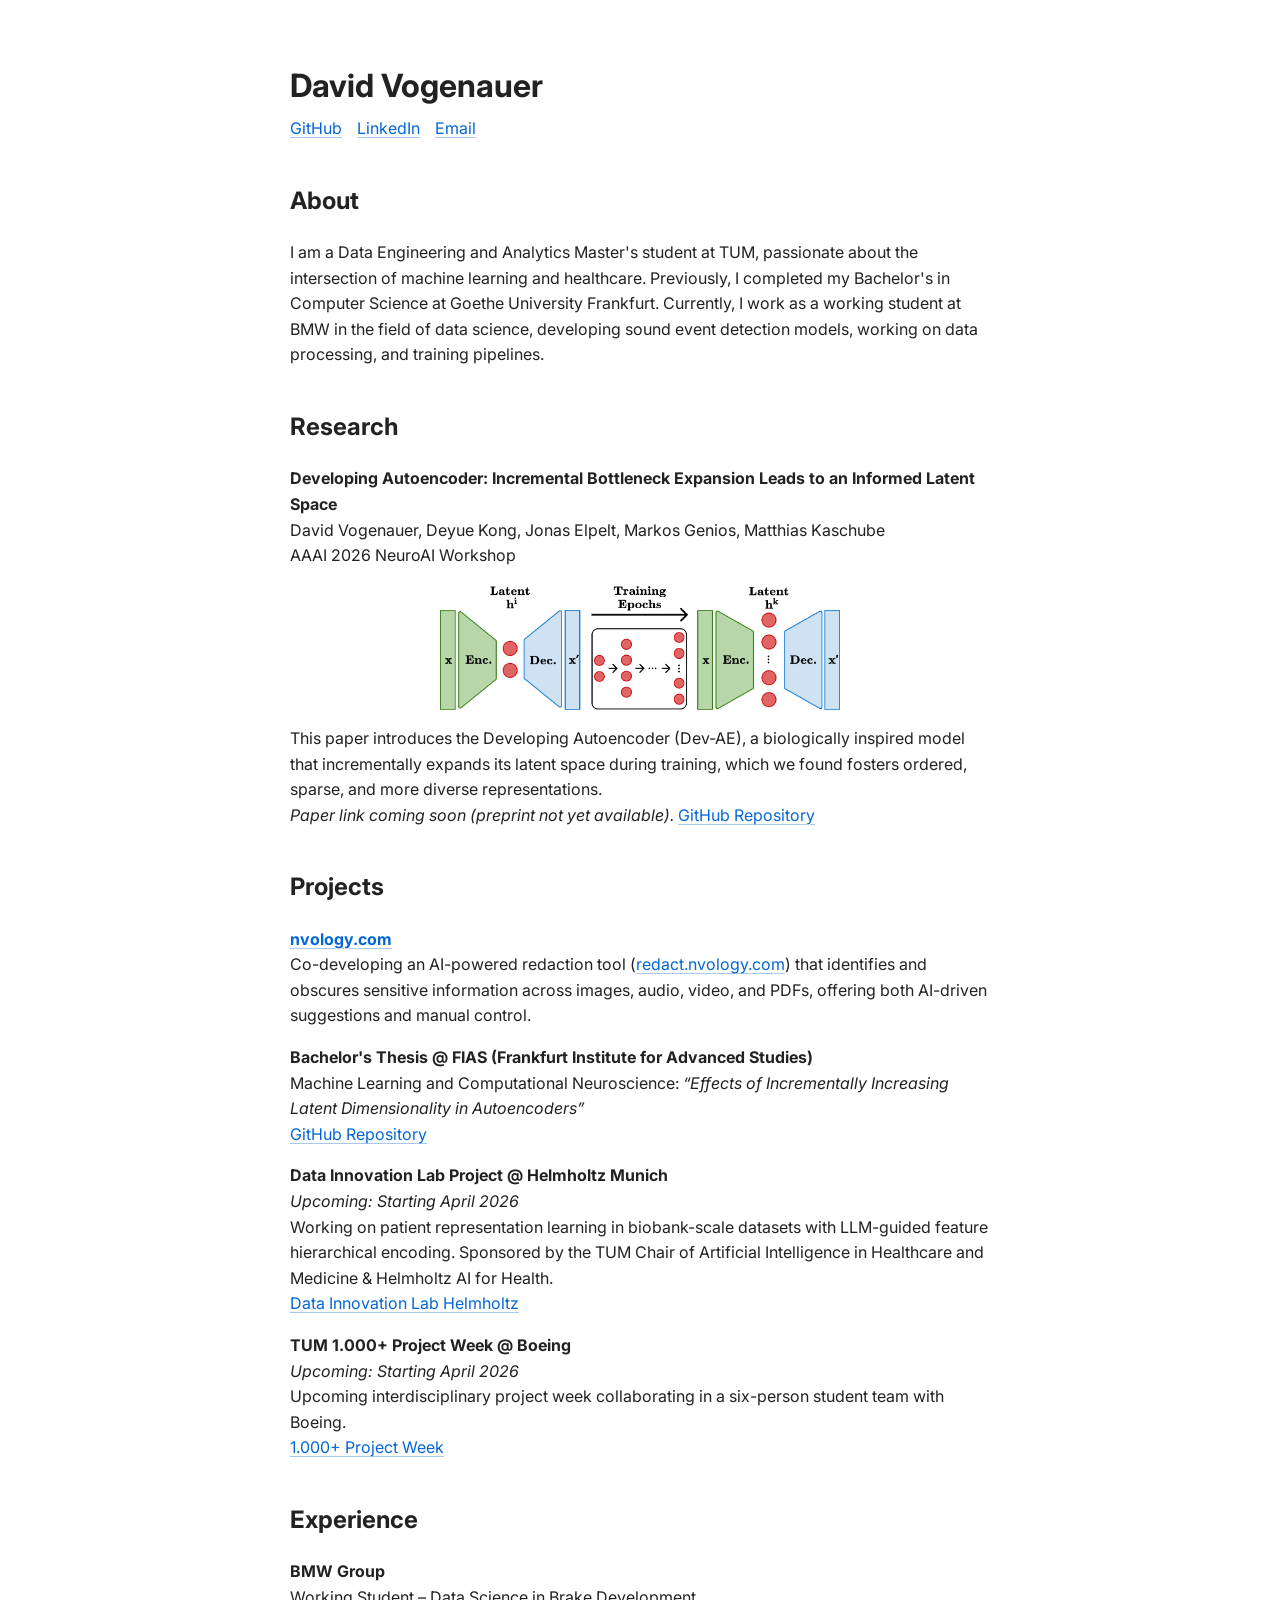
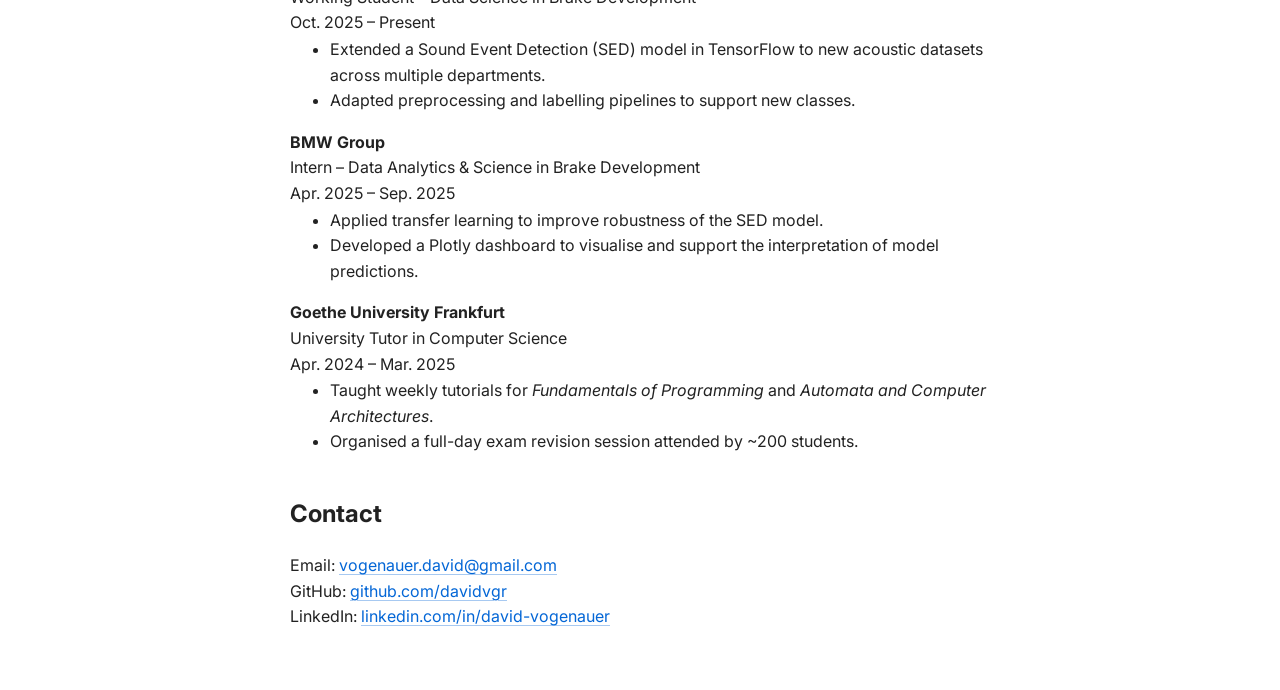
==== index.html @ e4faefdf "fix: image sizing on mobile" ====
<!doctype html>
<html lang="en">
  <head>
    <meta charset="UTF-8" />
    <meta name="viewport" content="width=device-width, initial-scale=1.0" />
    <title>David Vogenauer</title>

    <link rel="preconnect" href="https://fonts.googleapis.com" />
    <link rel="preconnect" href="https://fonts.gstatic.com" crossorigin />
    <link
      href="https://fonts.googleapis.com/css2?family=Inter:wght@400;500;600;700&display=swap"
      rel="stylesheet"
    />

    <link rel="stylesheet" href="styles.css" />
  </head>

  <body>
    <h1>David Vogenauer</h1>

    <div class="social-links">
      <a
        href="https://github.com/davidvgr"
        target="_blank"
        rel="noopener noreferrer"
        >GitHub</a
      >
      <a
        href="https://www.linkedin.com/in/david-vogenauer/"
        target="_blank"
        rel="noopener noreferrer"
        >LinkedIn</a
      >
      <a href="mailto:vogenauer.david@gmail.com">Email</a>
    </div>

    <h2>About</h2>
    <p>
      I am a Data Engineering and Analytics Master's student at TUM, passionate
      about the intersection of machine learning and healthcare. Previously, I
      completed my Bachelor's in Computer Science at Goethe University
      Frankfurt. Currently, I work as a working student at BMW in the field of
      data science, developing sound event detection models, working on data
      processing, and training pipelines.
    </p>

    <h2>Research</h2>

    <p>
      <b
        >Developing Autoencoder: Incremental Bottleneck Expansion Leads to an
        Informed Latent Space</b
      ><br />
      David Vogenauer, Deyue Kong, Jonas Elpelt, Markos Genios, Matthias
      Kaschube<br />
      AAAI 2026 NeuroAI Workshop
    </p>
    <figure class="research-schematic-wrapper">
      <img
        class="research-schematic"
        src="images/schematic.png"
        alt="Developing Autoencoder (Dev-AE) schematic"
        loading="lazy"
      />
    </figure>
    <p>
      This paper introduces the Developing Autoencoder (Dev-AE), a biologically
      inspired model that incrementally expands its latent space during
      training, which we found fosters ordered, sparse, and more diverse
      representations.<br />
      <em>Paper link coming soon (preprint not yet available).</em>
      <a
        href="https://github.com/davidvgr/developing-autoencoders"
        target="_blank"
        rel="noopener noreferrer"
        >GitHub Repository</a
      >
    </p>

    <h2>Projects</h2>

    <p>
      <b
        ><a href="https://nvology.com" target="_blank" rel="noopener noreferrer"
          >nvology.com</a
        ></b
      ><br />
      Co-developing an AI-powered redaction tool (<a
        href="https://redact.nvology.com"
        target="_blank"
        rel="noopener noreferrer"
        >redact.nvology.com</a
      >) that identifies and obscures sensitive information across images,
      audio, video, and PDFs, offering both AI-driven suggestions and manual
      control.
    </p>

    <p>
      <b>Bachelor's Thesis @ FIAS (Frankfurt Institute for Advanced Studies)</b
      ><br />
      Machine Learning and Computational Neuroscience:
      <em
        >“Effects of Incrementally Increasing Latent Dimensionality in
        Autoencoders”</em
      ><br />
      <a
        href="https://github.com/davidvgr/understanding-developing-autoencoders"
        target="_blank"
        rel="noopener noreferrer"
        >GitHub Repository</a
      >
    </p>

    <p>
      <b>Data Innovation Lab Project @ Helmholtz Munich</b><br />
      <em>Upcoming: Starting April 2026</em><br />
      Working on patient representation learning in biobank-scale datasets with
      LLM-guided feature hierarchical encoding. Sponsored by the TUM Chair of
      Artificial Intelligence in Healthcare and Medicine & Helmholtz AI for
      Health.<br />
      <a
        href="https://www.mdsi.tum.de/en/di-lab/projekte/ss26-tum-helmholtz-patient-representation-learning-in-biobank-scale-datasets-with-llm-guided-feature-hierarchical-encoding/"
        target="_blank"
        rel="noopener noreferrer"
        >Data Innovation Lab Helmholtz</a
      >
    </p>

    <p>
      <b>TUM 1.000+ Project Week @ Boeing</b><br />
      <em>Upcoming: Starting April 2026</em><br />
      Upcoming interdisciplinary project week collaborating in a six-person
      student team with Boeing.<br />
      <a
        href="https://1000plus.cit.tum.de/"
        target="_blank"
        rel="noopener noreferrer"
        >1.000+ Project Week</a
      >
    </p>

    <h2>Experience</h2>

    <p>
      <b>BMW Group</b><br />
      Working Student – Data Science in Brake Development<br />
      Oct. 2025 – Present
    </p>
    <ul>
      <li>
        Extended a Sound Event Detection (SED) model in TensorFlow to new
        acoustic datasets across multiple departments.
      </li>
      <li>
        Adapted preprocessing and labelling pipelines to support new classes.
      </li>
    </ul>

    <p>
      <b>BMW Group</b><br />
      Intern – Data Analytics & Science in Brake Development<br />
      Apr. 2025 – Sep. 2025
    </p>
    <ul>
      <li>Applied transfer learning to improve robustness of the SED model.</li>
      <li>
        Developed a Plotly dashboard to visualise and support the interpretation
        of model predictions.
      </li>
    </ul>

    <p>
      <b>Goethe University Frankfurt</b><br />
      University Tutor in Computer Science<br />
      Apr. 2024 – Mar. 2025
    </p>
    <ul>
      <li>
        Taught weekly tutorials for <em>Fundamentals of Programming</em> and
        <em>Automata and Computer Architectures</em>.
      </li>
      <li>Organised a full-day exam revision session attended by ~200 students.</li>
    </ul>

    <h2>Contact</h2>

    <p>
      Email:
      <a href="mailto:vogenauer.david@gmail.com">vogenauer.david@gmail.com</a
      ><br />
      GitHub:
      <a
        href="https://github.com/davidvgr"
        target="_blank"
        rel="noopener noreferrer"
        >github.com/davidvgr</a
      ><br />
      LinkedIn:
      <a
        href="https://www.linkedin.com/in/david-vogenauer/"
        target="_blank"
        rel="noopener noreferrer"
        >linkedin.com/in/david-vogenauer</a
      >
    </p>
  </body>
</html>
---- styles.css ----
:root {
  --link: #0366d6;
  --link-hover: #024ea8;
  --link-underline: rgba(3, 102, 214, 0.35);
  --link-underline-hover: rgba(3, 102, 214, 0.7);
  --link-focus-bg: rgba(3, 102, 214, 0.1);
}

body {
  font-family: "Inter", sans-serif;
  max-width: 700px;
  margin: 60px auto;
  padding: 0 20px;
  line-height: 1.6;
  color: #222;
}

h1 {
  margin-bottom: 5px;
}

h2 {
  margin-top: 40px;
}

a {
  color: var(--link);
  text-decoration-line: underline;
  text-decoration-color: var(--link-underline);
  text-decoration-thickness: 0.09em;
  text-underline-offset: 0.18em;
  border-radius: 4px;
  transition:
    color 120ms ease,
    text-decoration-color 120ms ease,
    background-color 120ms ease,
    outline-color 120ms ease;
}

p + ul {
  margin-top: -15px;
}

a:hover {
  color: var(--link-hover);
  text-decoration-color: var(--link-underline-hover);
}

a:focus-visible {
  outline: 2px solid var(--link-underline-hover);
  outline-offset: 2px;
  background-color: var(--link-focus-bg);
}

.social-links {
  display: flex;
  gap: 15px;
}

.research-schematic-wrapper {
  max-width: min(400px, 100%);
  margin: 12px auto;
  padding: 0;
}

.research-schematic {
  display: block;
  width: 100%;
  height: auto;
}
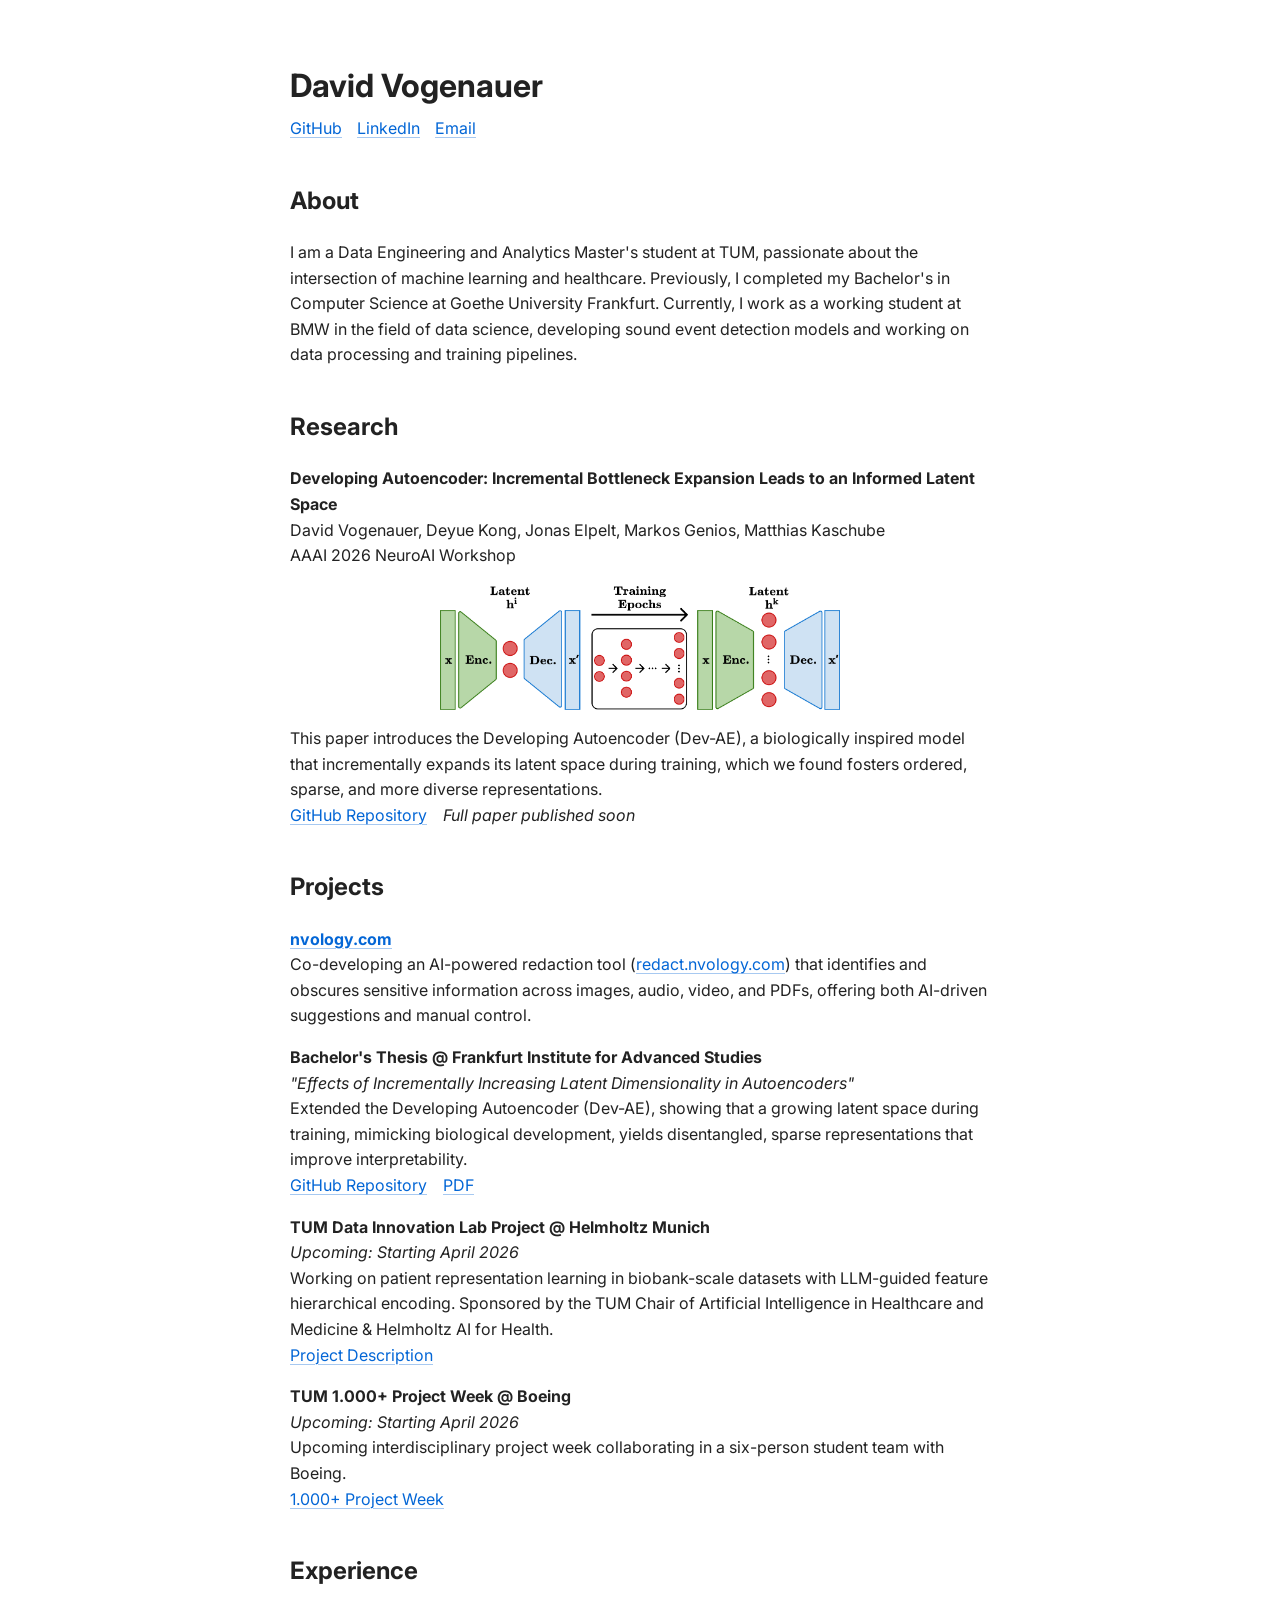
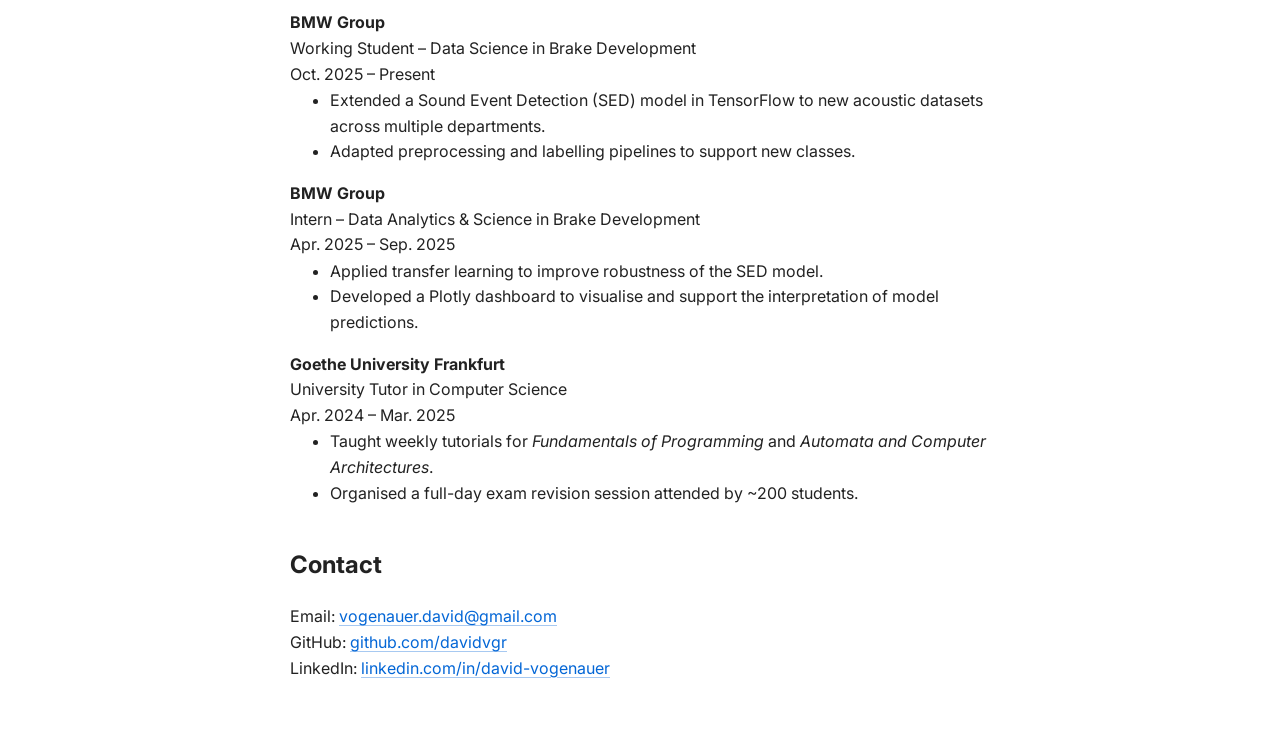
==== commit 58806ecb: "feat: add organisation links" ====
--- a/index.html
+++ b/index.html
@@ -4,13 +4,13 @@
     <meta charset="UTF-8" />
     <meta name="viewport" content="width=device-width, initial-scale=1.0" />
     <title>David Vogenauer</title>
+    <meta name="description" content="M.Sc. Data Eng. and Analytics (TUM) and Data Science (BMW)" />
 
     <link rel="preconnect" href="https://fonts.googleapis.com" />
     <link rel="preconnect" href="https://fonts.gstatic.com" crossorigin />
     <link
       href="https://fonts.googleapis.com/css2?family=Inter:wght@400;500;600;700&display=swap"
-      rel="stylesheet"
-    />
+      rel="stylesheet" />
 
     <link rel="stylesheet" href="styles.css" />
   </head>
@@ -19,12 +19,7 @@
     <h1>David Vogenauer</h1>
 
     <div class="social-links">
-      <a
-        href="https://github.com/davidvgr"
-        target="_blank"
-        rel="noopener noreferrer"
-        >GitHub</a
-      >
+      <a href="https://github.com/davidvgr" target="_blank" rel="noopener noreferrer">GitHub</a>
       <a
         href="https://www.linkedin.com/in/david-vogenauer/"
         target="_blank"
@@ -36,105 +31,136 @@
 
     <h2>About</h2>
     <p>
-      I am a Data Engineering and Analytics Master's student at TUM, passionate
-      about the intersection of machine learning and healthcare. Previously, I
-      completed my Bachelor's in Computer Science at Goethe University
-      Frankfurt. Currently, I work as a working student at BMW in the field of
-      data science, developing sound event detection models, working on data
-      processing, and training pipelines.
+      I am a Data Engineering and Analytics Master's student at
+      <a class="org-link" href="https://www.tum.de/en/" target="_blank" rel="noopener noreferrer"
+        >TUM</a
+      >, passionate about the intersection of machine learning and healthcare. Previously, I
+      completed my Bachelor's in Computer Science at
+      <a
+        class="org-link"
+        href="https://www.uni-frankfurt.de/en"
+        target="_blank"
+        rel="noopener noreferrer"
+        >Goethe University Frankfurt</a
+      >. Currently, I work as a working student at
+      <a
+        class="org-link"
+        href="https://www.bmwgroup.com/en.html"
+        target="_blank"
+        rel="noopener noreferrer"
+        >BMW</a
+      >
+      in the field of data science, developing sound event detection models and working on data
+      processing and training pipelines.
     </p>
 
     <h2>Research</h2>
 
     <p>
       <b
-        >Developing Autoencoder: Incremental Bottleneck Expansion Leads to an
-        Informed Latent Space</b
-      ><br />
-      David Vogenauer, Deyue Kong, Jonas Elpelt, Markos Genios, Matthias
-      Kaschube<br />
-      AAAI 2026 NeuroAI Workshop
+        >Developing Autoencoder: Incremental Bottleneck Expansion Leads to an Informed Latent
+        Space</b
+      ><br />
+      David Vogenauer, Deyue Kong, Jonas Elpelt, Markos Genios, Matthias Kaschube<br />
+      <a
+        class="org-link"
+        href="https://neuroai-multimodal-workshop.github.io/"
+        target="_blank"
+        rel="noopener noreferrer"
+        >AAAI 2026 NeuroAI Workshop</a
+      >
     </p>
     <figure class="research-schematic-wrapper">
       <img
         class="research-schematic"
         src="images/schematic.png"
         alt="Developing Autoencoder (Dev-AE) schematic"
-        loading="lazy"
-      />
+        loading="lazy" />
     </figure>
     <p>
-      This paper introduces the Developing Autoencoder (Dev-AE), a biologically
-      inspired model that incrementally expands its latent space during
-      training, which we found fosters ordered, sparse, and more diverse
-      representations.<br />
-      <em>Paper link coming soon (preprint not yet available).</em>
+      This paper introduces the Developing Autoencoder (Dev-AE), a biologically inspired model that
+      incrementally expands its latent space during training, which we found fosters ordered,
+      sparse, and more diverse representations.<br />
       <a
         href="https://github.com/davidvgr/developing-autoencoders"
         target="_blank"
         rel="noopener noreferrer"
         >GitHub Repository</a
       >
+      &nbsp;&nbsp;
+      <em>Full paper published soon</em>
     </p>
 
     <h2>Projects</h2>
 
-    <p>
-      <b
-        ><a href="https://nvology.com" target="_blank" rel="noopener noreferrer"
-          >nvology.com</a
-        ></b
-      ><br />
+    <h3><a href="https://nvology.com" target="_blank" rel="noopener noreferrer">nvology.com</a></h3>
+    <p>
       Co-developing an AI-powered redaction tool (<a
         href="https://redact.nvology.com"
         target="_blank"
         rel="noopener noreferrer"
         >redact.nvology.com</a
-      >) that identifies and obscures sensitive information across images,
-      audio, video, and PDFs, offering both AI-driven suggestions and manual
-      control.
-    </p>
-
-    <p>
-      <b>Bachelor's Thesis @ FIAS (Frankfurt Institute for Advanced Studies)</b
-      ><br />
-      Machine Learning and Computational Neuroscience:
-      <em
-        >“Effects of Incrementally Increasing Latent Dimensionality in
-        Autoencoders”</em
-      ><br />
+      >) that identifies and obscures sensitive information across images, audio, video, and PDFs,
+      offering both AI-driven suggestions and manual control.
+    </p>
+
+    <h3>
+      Bachelor's Thesis @
+      <a class="org-link" href="https://fias.institute/" target="_blank" rel="noopener noreferrer"
+        >Frankfurt Institute for Advanced Studies</a
+      >
+    </h3>
+    <p>
+      <em>"Effects of Incrementally Increasing Latent Dimensionality in Autoencoders"</em><br />
+      Extended the Developing Autoencoder (Dev-AE), showing that a growing latent space during
+      training, mimicking biological development, yields disentangled, sparse representations that
+      improve interpretability.<br />
       <a
         href="https://github.com/davidvgr/understanding-developing-autoencoders"
         target="_blank"
         rel="noopener noreferrer"
         >GitHub Repository</a
       >
-    </p>
-
-    <p>
-      <b>Data Innovation Lab Project @ Helmholtz Munich</b><br />
+      &nbsp;&nbsp;
+      <a href="files/Vogenauer_Bachelors_Thesis.pdf" target="_blank" rel="noopener noreferrer"
+        >PDF</a
+      >
+    </p>
+
+    <h3>
+      TUM Data Innovation Lab Project @
+      <a
+        class="org-link"
+        href="https://www.helmholtz-munich.de/en/"
+        target="_blank"
+        rel="noopener noreferrer"
+        >Helmholtz Munich</a
+      >
+    </h3>
+    <p>
       <em>Upcoming: Starting April 2026</em><br />
-      Working on patient representation learning in biobank-scale datasets with
-      LLM-guided feature hierarchical encoding. Sponsored by the TUM Chair of
-      Artificial Intelligence in Healthcare and Medicine & Helmholtz AI for
-      Health.<br />
+      Working on patient representation learning in biobank-scale datasets with LLM-guided feature
+      hierarchical encoding. Sponsored by the TUM Chair of Artificial Intelligence in Healthcare and
+      Medicine & Helmholtz AI for Health.<br />
       <a
         href="https://www.mdsi.tum.de/en/di-lab/projekte/ss26-tum-helmholtz-patient-representation-learning-in-biobank-scale-datasets-with-llm-guided-feature-hierarchical-encoding/"
         target="_blank"
         rel="noopener noreferrer"
-        >Data Innovation Lab Helmholtz</a
-      >
-    </p>
-
-    <p>
-      <b>TUM 1.000+ Project Week @ Boeing</b><br />
+        >Project Description</a
+      >
+    </p>
+
+    <h3>
+      TUM 1.000+ Project Week @
+      <a class="org-link" href="https://www.boeing.com/" target="_blank" rel="noopener noreferrer"
+        >Boeing</a
+      >
+    </h3>
+    <p>
       <em>Upcoming: Starting April 2026</em><br />
-      Upcoming interdisciplinary project week collaborating in a six-person
-      student team with Boeing.<br />
-      <a
-        href="https://1000plus.cit.tum.de/"
-        target="_blank"
-        rel="noopener noreferrer"
+      Upcoming interdisciplinary project week collaborating in a six-person student team with
+      Boeing.<br />
+      <a href="https://1000plus.cit.tum.de/" target="_blank" rel="noopener noreferrer"
         >1.000+ Project Week</a
       >
     </p>
@@ -142,35 +168,57 @@
     <h2>Experience</h2>
 
     <p>
-      <b>BMW Group</b><br />
+      <b
+        ><a
+          class="org-link"
+          href="https://www.bmwgroup.com/en.html"
+          target="_blank"
+          rel="noopener noreferrer"
+          >BMW Group</a
+        ></b
+      ><br />
       Working Student – Data Science in Brake Development<br />
       Oct. 2025 – Present
     </p>
     <ul>
       <li>
-        Extended a Sound Event Detection (SED) model in TensorFlow to new
-        acoustic datasets across multiple departments.
+        Extended a Sound Event Detection (SED) model in TensorFlow to new acoustic datasets across
+        multiple departments.
       </li>
-      <li>
-        Adapted preprocessing and labelling pipelines to support new classes.
-      </li>
+      <li>Adapted preprocessing and labelling pipelines to support new classes.</li>
     </ul>
 
     <p>
-      <b>BMW Group</b><br />
+      <b
+        ><a
+          class="org-link"
+          href="https://www.bmwgroup.com/en.html"
+          target="_blank"
+          rel="noopener noreferrer"
+          >BMW Group</a
+        ></b
+      ><br />
       Intern – Data Analytics & Science in Brake Development<br />
       Apr. 2025 – Sep. 2025
     </p>
     <ul>
       <li>Applied transfer learning to improve robustness of the SED model.</li>
       <li>
-        Developed a Plotly dashboard to visualise and support the interpretation
-        of model predictions.
+        Developed a Plotly dashboard to visualise and support the interpretation of model
+        predictions.
       </li>
     </ul>
 
     <p>
-      <b>Goethe University Frankfurt</b><br />
+      <b
+        ><a
+          class="org-link"
+          href="https://www.uni-frankfurt.de/en"
+          target="_blank"
+          rel="noopener noreferrer"
+          >Goethe University Frankfurt</a
+        ></b
+      ><br />
       University Tutor in Computer Science<br />
       Apr. 2024 – Mar. 2025
     </p>
@@ -186,13 +234,9 @@
 
     <p>
       Email:
-      <a href="mailto:vogenauer.david@gmail.com">vogenauer.david@gmail.com</a
-      ><br />
+      <a href="mailto:vogenauer.david@gmail.com">vogenauer.david@gmail.com</a><br />
       GitHub:
-      <a
-        href="https://github.com/davidvgr"
-        target="_blank"
-        rel="noopener noreferrer"
+      <a href="https://github.com/davidvgr" target="_blank" rel="noopener noreferrer"
         >github.com/davidvgr</a
       ><br />
       LinkedIn:
--- a/styles.css
+++ b/styles.css
@@ -7,7 +7,7 @@
 }
 
 body {
-  font-family: "Inter", sans-serif;
+  font-family: 'Inter', sans-serif;
   max-width: 700px;
   margin: 60px auto;
   padding: 0 20px;
@@ -21,6 +21,20 @@
 
 h2 {
   margin-top: 40px;
+}
+
+h3 {
+  margin: 12px 0 0px;
+  font-size: 1em;
+  font-weight: 700;
+}
+
+h2 + h3 {
+  margin-top: 6px;
+}
+
+h3 + p {
+  margin-top: 0;
 }
 
 a {
@@ -52,15 +66,60 @@
   background-color: var(--link-focus-bg);
 }
 
+a.org-link {
+  display: inline-block;
+  position: relative;
+  color: currentColor;
+  text-decoration: none;
+  border-radius: 0;
+  padding-bottom: 0;
+}
+
+a.org-link::after {
+  content: '';
+  position: absolute;
+  left: 0;
+  right: 0;
+  top: calc(100% - 0.18em);
+  height: 0.09em;
+  background-color: currentColor;
+  transform: scaleX(0);
+  transform-origin: left;
+  transition: transform 320ms cubic-bezier(0.22, 1, 0.36, 1);
+}
+
+a.org-link:hover,
+a.org-link:focus-visible {
+  text-decoration: none;
+}
+
+a.org-link:hover::after,
+a.org-link:focus-visible::after {
+  transform: scaleX(1);
+}
+
+a.org-link:focus-visible {
+  outline: 2px solid currentColor;
+  outline-offset: 2px;
+  background-color: transparent;
+}
+
 .social-links {
   display: flex;
   gap: 15px;
 }
 
 .research-schematic-wrapper {
-  max-width: min(400px, 100%);
+  width: 100%;
+  max-width: 400px;
   margin: 12px auto;
   padding: 0;
+}
+
+@media (max-width: 460px) {
+  .research-schematic-wrapper {
+    max-width: 100%;
+  }
 }
 
 .research-schematic {
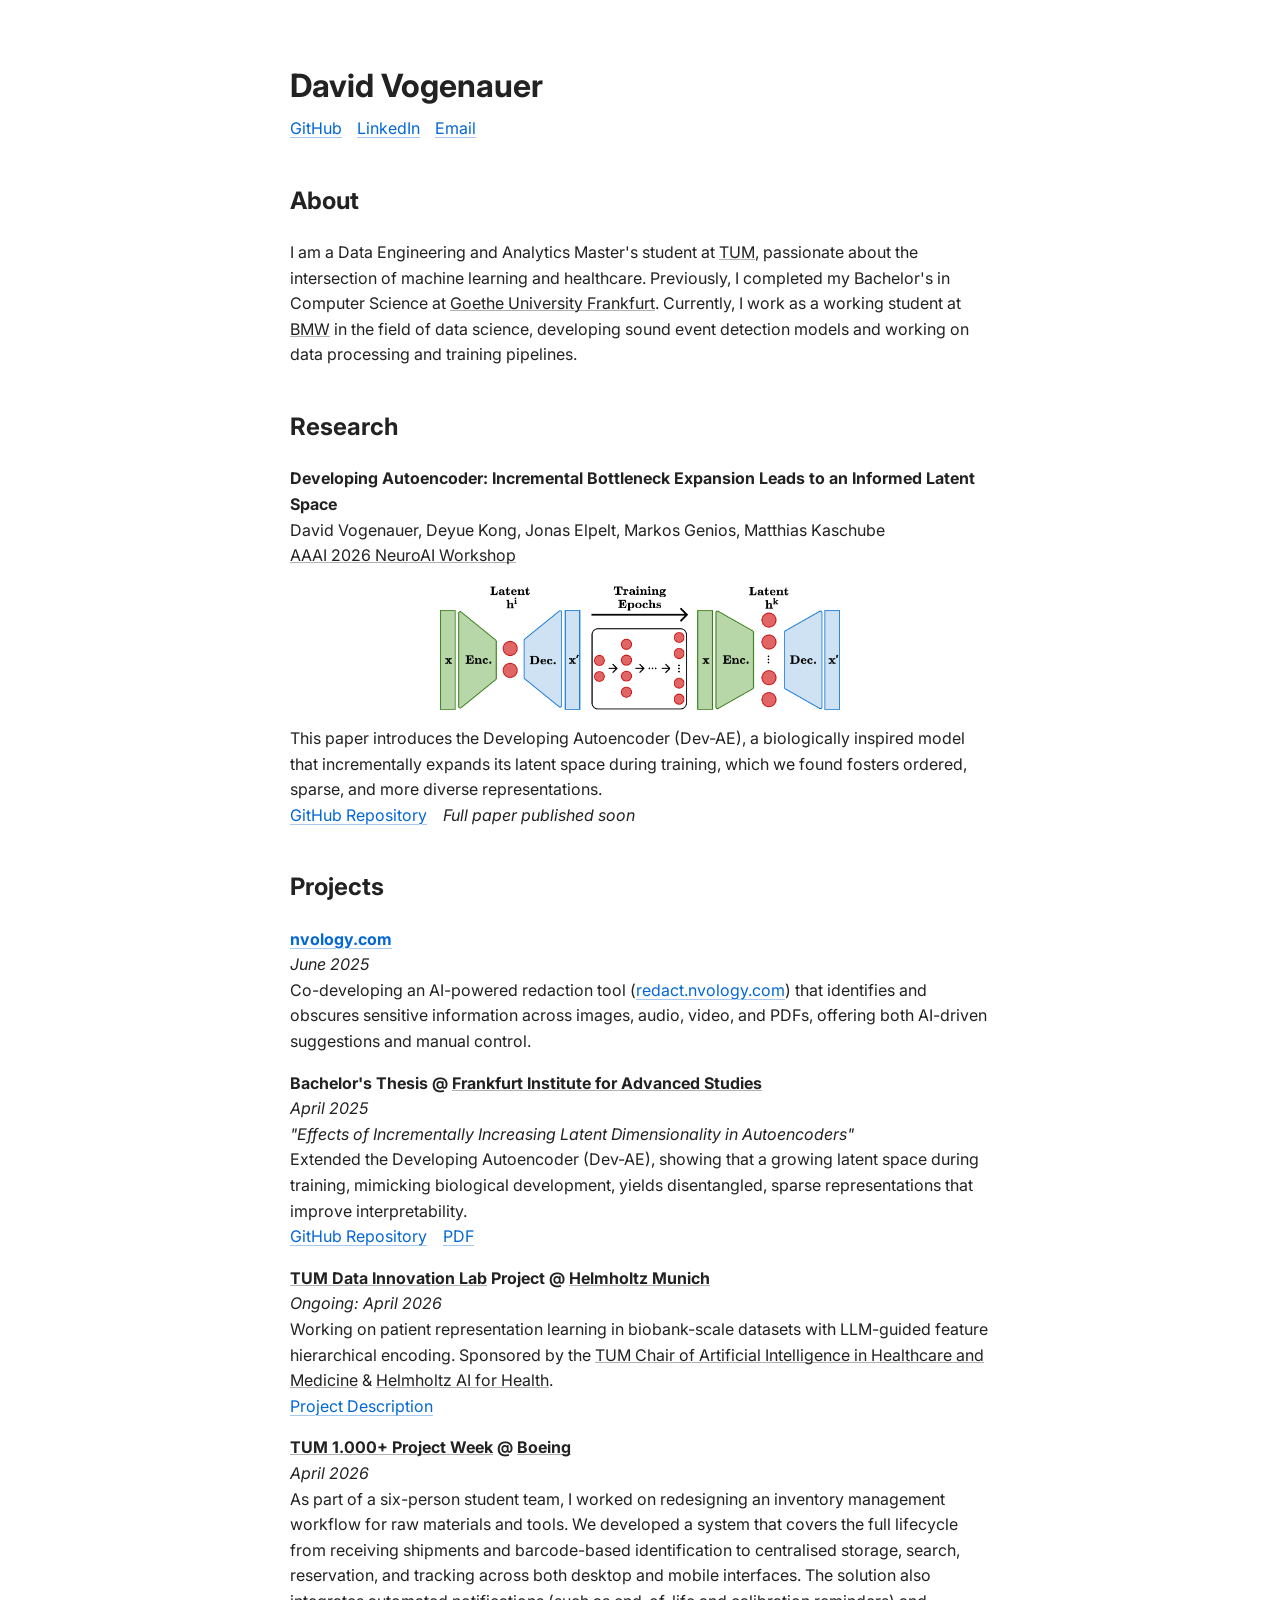
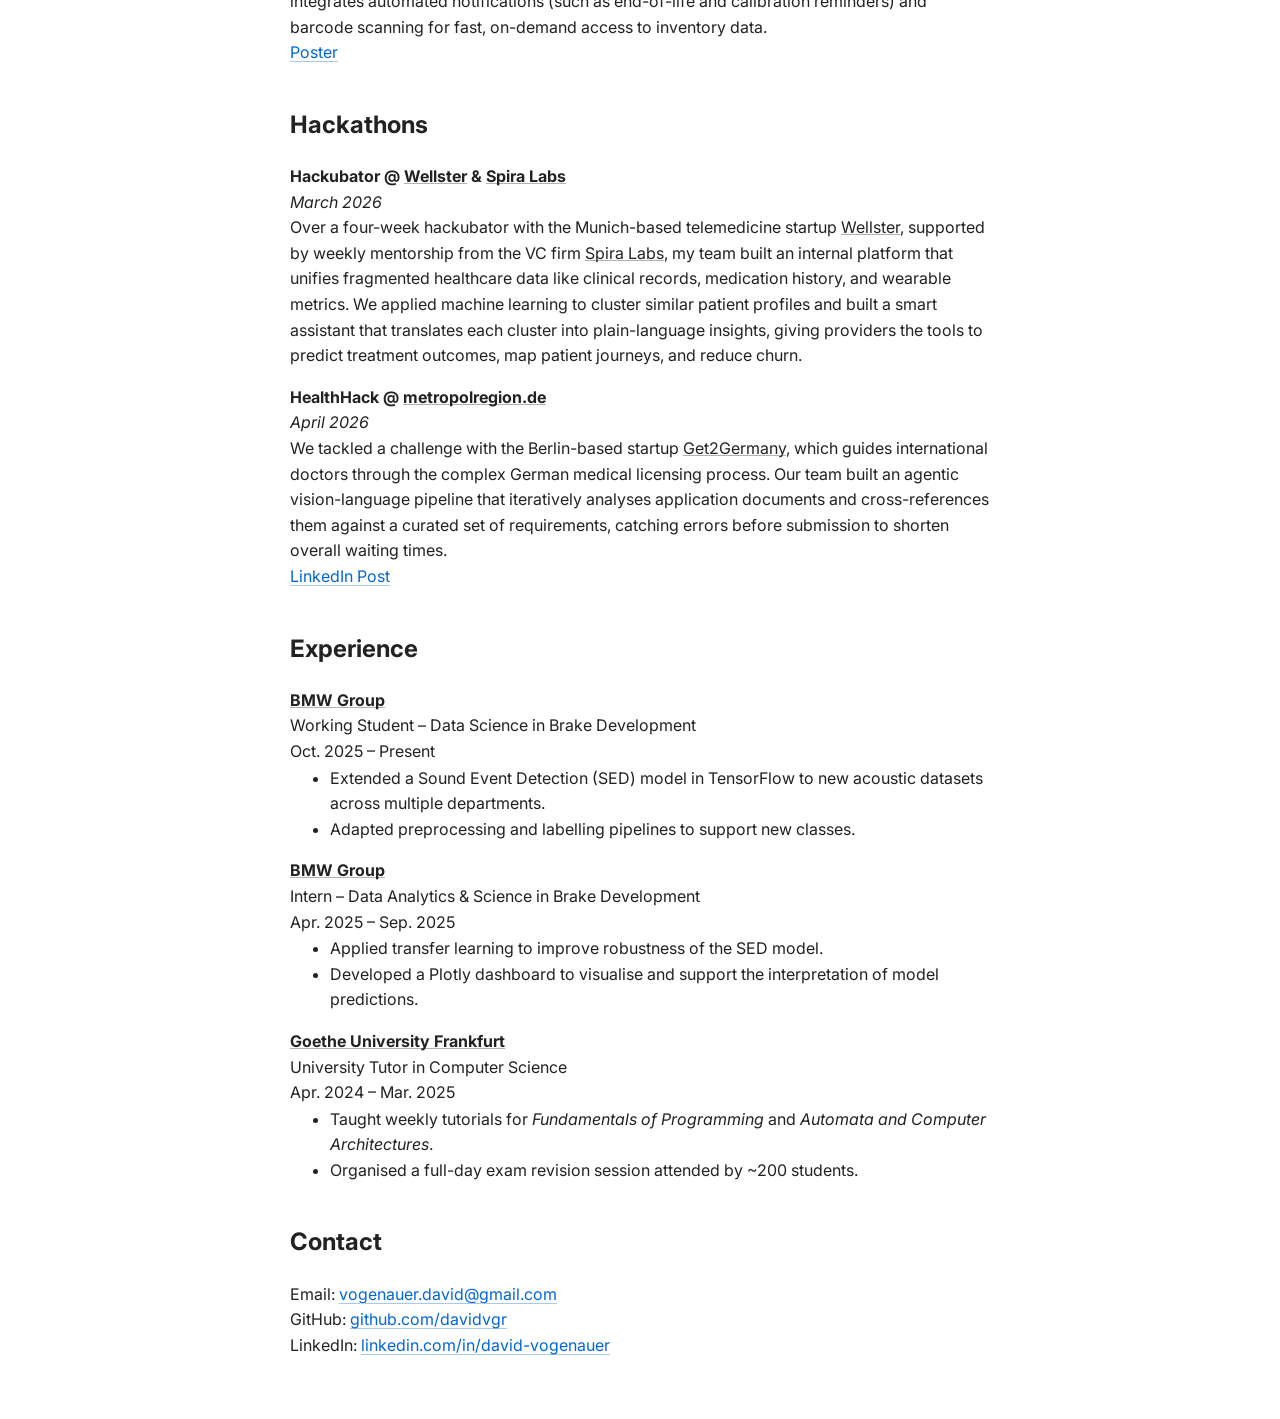
==== commit 7ae005f8: "feat: update completed projects and add hackathon section" ====
--- a/index.html
+++ b/index.html
@@ -5,6 +5,7 @@
     <meta name="viewport" content="width=device-width, initial-scale=1.0" />
     <title>David Vogenauer</title>
     <meta name="description" content="M.Sc. Data Eng. and Analytics (TUM) and Data Science (BMW)" />
+    <meta name="google-site-verification" content="9LUowtRIApPArfztGItQ972ZgVFSkBlISCYiXk0J5PY" />
 
     <link rel="preconnect" href="https://fonts.googleapis.com" />
     <link rel="preconnect" href="https://fonts.gstatic.com" crossorigin />
@@ -81,20 +82,22 @@
       This paper introduces the Developing Autoencoder (Dev-AE), a biologically inspired model that
       incrementally expands its latent space during training, which we found fosters ordered,
       sparse, and more diverse representations.<br />
-      <a
-        href="https://github.com/davidvgr/developing-autoencoders"
-        target="_blank"
-        rel="noopener noreferrer"
-        >GitHub Repository</a
-      >
-      &nbsp;&nbsp;
-      <em>Full paper published soon</em>
+      <span class="link-row">
+        <a
+          href="https://github.com/davidvgr/developing-autoencoders"
+          target="_blank"
+          rel="noopener noreferrer"
+          >GitHub Repository</a
+        >
+        <em>Full paper published soon</em>
+      </span>
     </p>
 
     <h2>Projects</h2>
 
     <h3><a href="https://nvology.com" target="_blank" rel="noopener noreferrer">nvology.com</a></h3>
     <p>
+      <em>June 2025</em><br />
       Co-developing an AI-powered redaction tool (<a
         href="https://redact.nvology.com"
         target="_blank"
@@ -111,24 +114,33 @@
       >
     </h3>
     <p>
+      <em>April 2025</em><br />
       <em>"Effects of Incrementally Increasing Latent Dimensionality in Autoencoders"</em><br />
       Extended the Developing Autoencoder (Dev-AE), showing that a growing latent space during
       training, mimicking biological development, yields disentangled, sparse representations that
       improve interpretability.<br />
-      <a
-        href="https://github.com/davidvgr/understanding-developing-autoencoders"
-        target="_blank"
-        rel="noopener noreferrer"
-        >GitHub Repository</a
-      >
-      &nbsp;&nbsp;
-      <a href="files/Vogenauer_Bachelors_Thesis.pdf" target="_blank" rel="noopener noreferrer"
-        >PDF</a
-      >
-    </p>
-
-    <h3>
-      TUM Data Innovation Lab Project @
+      <span class="link-row">
+        <a
+          href="https://github.com/davidvgr/understanding-developing-autoencoders"
+          target="_blank"
+          rel="noopener noreferrer"
+          >GitHub Repository</a
+        >
+        <a href="files/Vogenauer_Bachelors_Thesis.pdf" target="_blank" rel="noopener noreferrer"
+          >PDF</a
+        >
+      </span>
+    </p>
+
+    <h3>
+      <a
+        class="org-link"
+        href="https://www.mdsi.tum.de/en/di-lab/"
+        target="_blank"
+        rel="noopener noreferrer"
+        >TUM Data Innovation Lab</a
+      >
+      Project @
       <a
         class="org-link"
         href="https://www.helmholtz-munich.de/en/"
@@ -138,10 +150,24 @@
       >
     </h3>
     <p>
-      <em>Upcoming: Starting April 2026</em><br />
+      <em>Ongoing: April 2026</em><br />
       Working on patient representation learning in biobank-scale datasets with LLM-guided feature
-      hierarchical encoding. Sponsored by the TUM Chair of Artificial Intelligence in Healthcare and
-      Medicine & Helmholtz AI for Health.<br />
+      hierarchical encoding. Sponsored by the
+      <a
+        class="org-link"
+        href="https://www.ai-in-healthcare-medicine.med.tum.de/"
+        target="_blank"
+        rel="noopener noreferrer"
+        >TUM Chair of Artificial Intelligence in Healthcare and Medicine</a
+      >
+      &
+      <a
+        class="org-link"
+        href="https://www.helmholtz-munich.de/en/"
+        target="_blank"
+        rel="noopener noreferrer"
+        >Helmholtz AI for Health</a
+      >.<br />
       <a
         href="https://www.mdsi.tum.de/en/di-lab/projekte/ss26-tum-helmholtz-patient-representation-learning-in-biobank-scale-datasets-with-llm-guided-feature-hierarchical-encoding/"
         target="_blank"
@@ -151,17 +177,105 @@
     </p>
 
     <h3>
-      TUM 1.000+ Project Week @
+      <a
+        class="org-link"
+        href="https://1000plus.cit.tum.de/"
+        target="_blank"
+        rel="noopener noreferrer"
+        >TUM 1.000+ Project Week</a
+      >
+      @
       <a class="org-link" href="https://www.boeing.com/" target="_blank" rel="noopener noreferrer"
         >Boeing</a
       >
     </h3>
     <p>
-      <em>Upcoming: Starting April 2026</em><br />
-      Upcoming interdisciplinary project week collaborating in a six-person student team with
-      Boeing.<br />
-      <a href="https://1000plus.cit.tum.de/" target="_blank" rel="noopener noreferrer"
-        >1.000+ Project Week</a
+      <em>April 2026</em><br />
+      As part of a six-person student team, I worked on redesigning an inventory management workflow
+      for raw materials and tools. We developed a system that covers the full lifecycle from
+      receiving shipments and barcode-based identification to centralised storage, search,
+      reservation, and tracking across both desktop and mobile interfaces. The solution also
+      integrates automated notifications (such as end-of-life and calibration reminders) and barcode
+      scanning for fast, on-demand access to inventory data.
+      <br />
+      <span class="link-row">
+        <a href="files/TeamBoeing2_1000plus_poster.pdf" target="_blank" rel="noopener noreferrer"
+          >Poster</a
+        >
+      </span>
+    </p>
+
+    <h2>Hackathons</h2>
+
+    <h3>
+      Hackubator @
+      <a
+        class="org-link"
+        href="https://www.wellsterhealth.com/"
+        target="_blank"
+        rel="noopener noreferrer"
+        >Wellster</a
+      >
+      &amp;
+      <a
+        class="org-link"
+        href="https://www.spira-labs.ai/"
+        target="_blank"
+        rel="noopener noreferrer"
+        >Spira Labs</a
+      >
+    </h3>
+    <p>
+      <em>March 2026</em><br />
+      Over a four-week hackubator with the Munich-based telemedicine startup
+      <a
+        class="org-link"
+        href="https://www.wellsterhealth.com/"
+        target="_blank"
+        rel="noopener noreferrer"
+        >Wellster</a
+      >, supported by weekly mentorship from the VC firm
+      <a
+        class="org-link"
+        href="https://www.spira-labs.ai/"
+        target="_blank"
+        rel="noopener noreferrer"
+        >Spira Labs</a
+      >, my team built an internal platform that unifies fragmented healthcare data like clinical
+      records, medication history, and wearable metrics. We applied machine learning to cluster
+      similar patient profiles and built a smart assistant that translates each cluster into
+      plain-language insights, giving providers the tools to predict treatment outcomes, map patient
+      journeys, and reduce churn.
+    </p>
+
+    <h3>
+      HealthHack @
+      <a
+        class="org-link"
+        href="https://metropolregion.de/"
+        target="_blank"
+        rel="noopener noreferrer"
+        >metropolregion.de</a
+      >
+    </h3>
+    <p>
+      <em>April 2026</em><br />
+      We tackled a challenge with the Berlin-based startup
+      <a
+        class="org-link"
+        href="https://get2germany.com/en"
+        target="_blank"
+        rel="noopener noreferrer"
+        >Get2Germany</a
+      >, which guides international doctors through the complex German medical licensing process.
+      Our team built an agentic vision-language pipeline that iteratively analyses application
+      documents and cross-references them against a curated set of requirements, catching errors
+      before submission to shorten overall waiting times.<br />
+      <a
+        href="https://www.linkedin.com/feed/update/urn:li:activity:7451741849167515648/"
+        target="_blank"
+        rel="noopener noreferrer"
+        >LinkedIn Post</a
       >
     </p>
 
--- a/styles.css
+++ b/styles.css
@@ -67,35 +67,24 @@
 }
 
 a.org-link {
-  display: inline-block;
-  position: relative;
   color: currentColor;
   text-decoration: none;
   border-radius: 0;
   padding-bottom: 0;
-}
-
-a.org-link::after {
-  content: '';
-  position: absolute;
-  left: 0;
-  right: 0;
-  top: calc(100% - 0.18em);
-  height: 0.09em;
-  background-color: currentColor;
-  transform: scaleX(0);
-  transform-origin: left;
-  transition: transform 320ms cubic-bezier(0.22, 1, 0.36, 1);
+  background-image: linear-gradient(
+    color-mix(in srgb, currentColor 35%, transparent),
+    color-mix(in srgb, currentColor 35%, transparent)
+  );
+  background-position: 0 calc(100% - 0.09em);
+  background-repeat: no-repeat;
+  background-size: 100% 0.09em;
+  transition: background-image 200ms ease;
 }
 
 a.org-link:hover,
 a.org-link:focus-visible {
   text-decoration: none;
-}
-
-a.org-link:hover::after,
-a.org-link:focus-visible::after {
-  transform: scaleX(1);
+  background-image: linear-gradient(currentColor, currentColor);
 }
 
 a.org-link:focus-visible {
@@ -107,6 +96,11 @@
 .social-links {
   display: flex;
   gap: 15px;
+}
+
+.link-row {
+  display: inline-flex;
+  gap: 1em;
 }
 
 .research-schematic-wrapper {
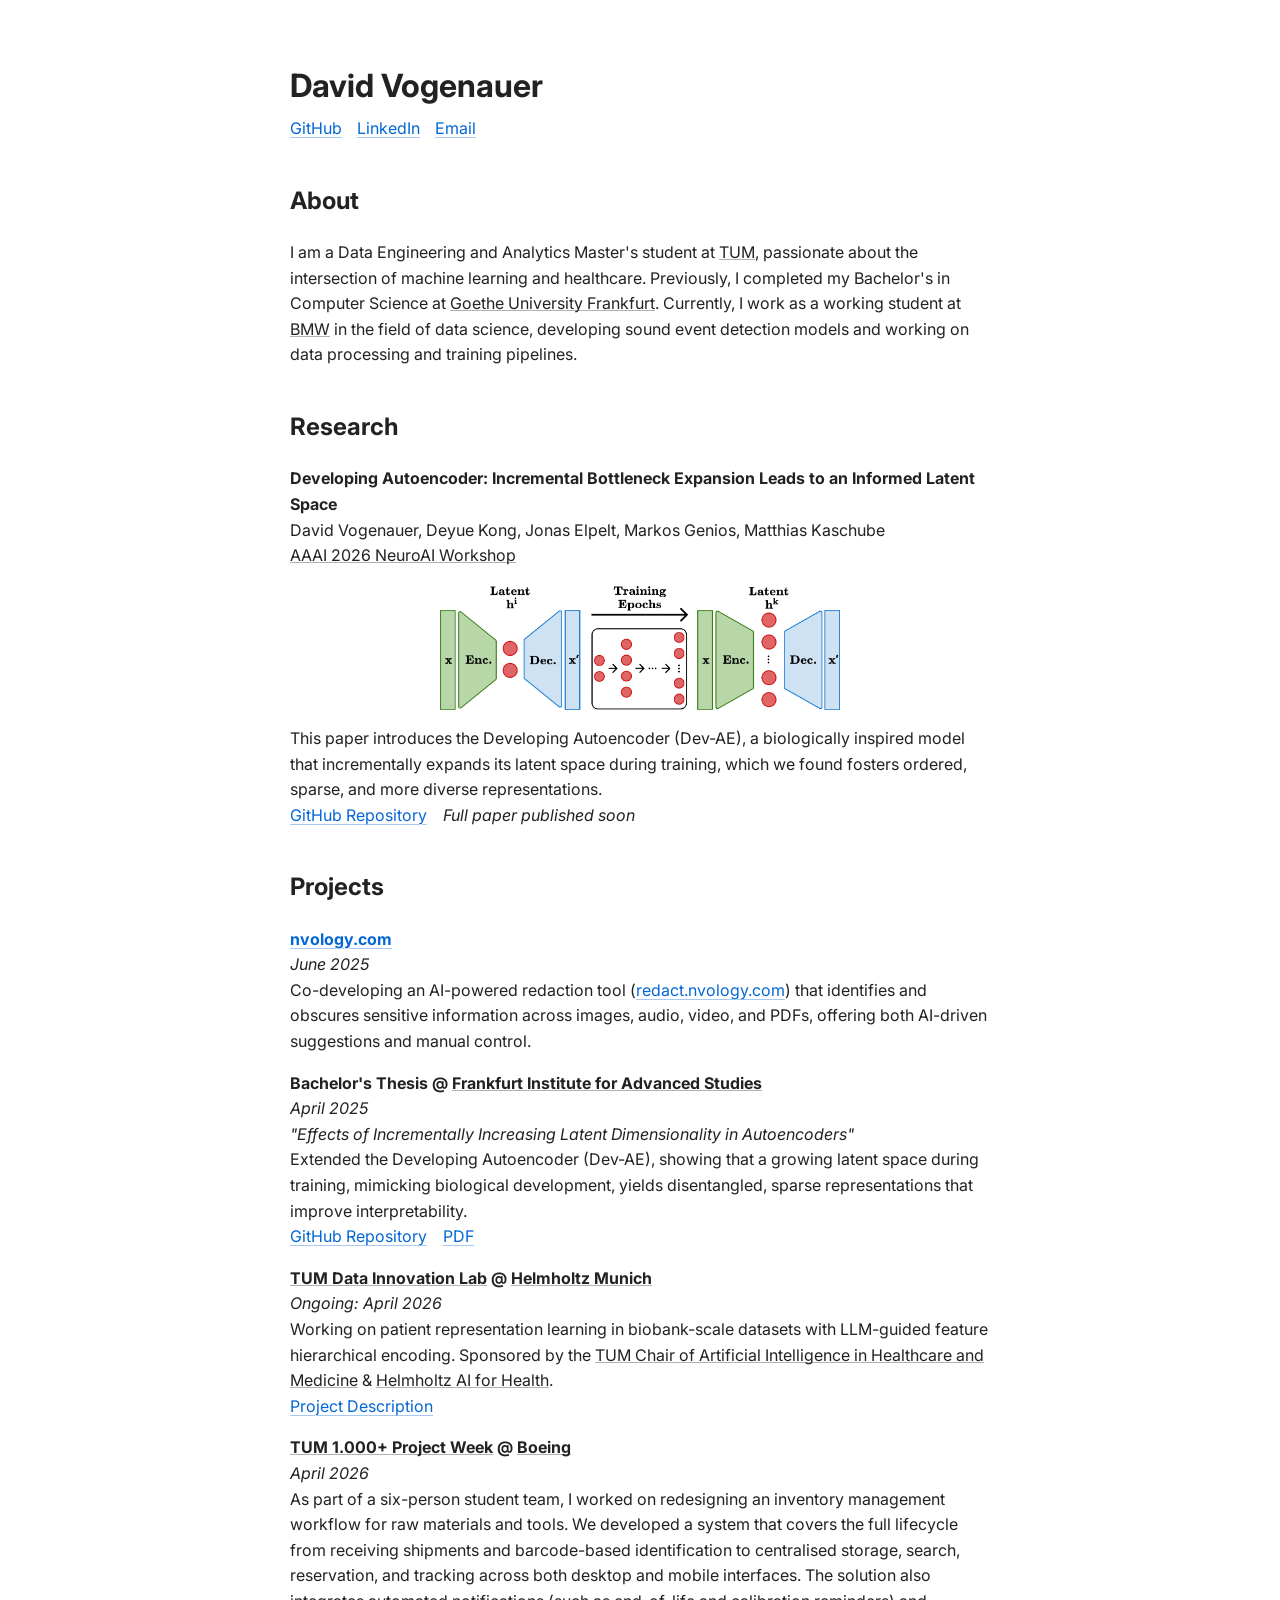
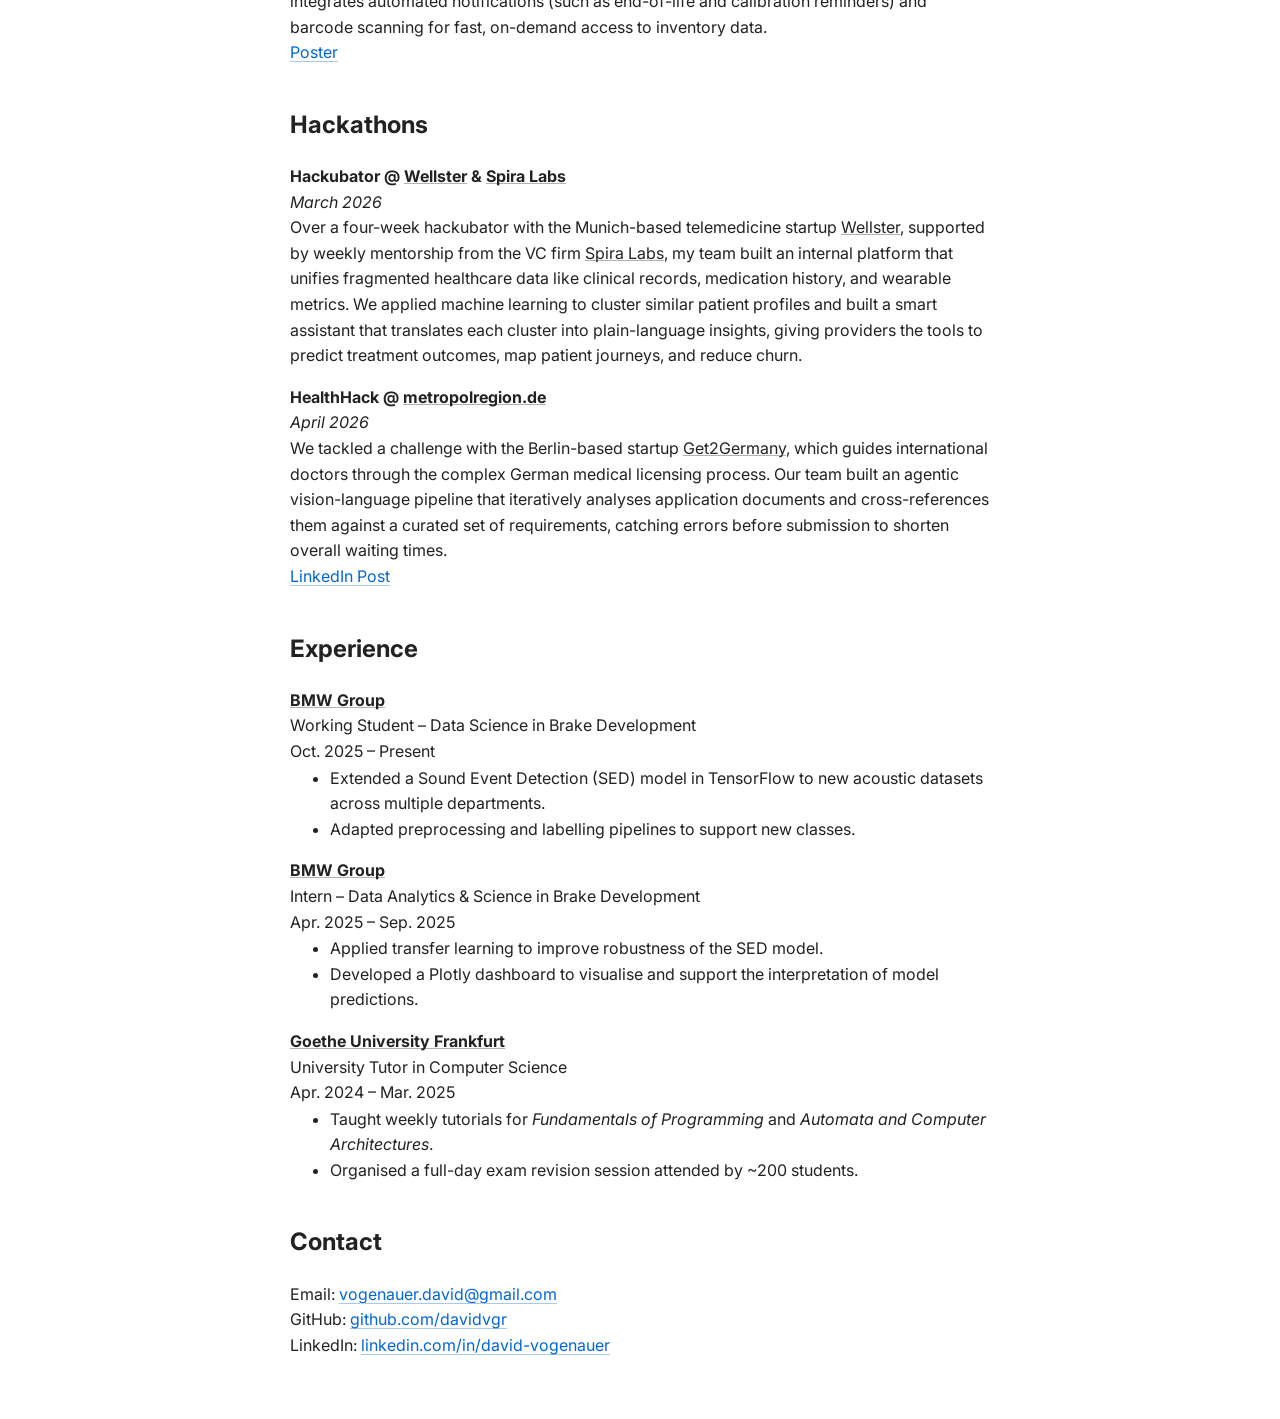
==== commit 65f134ce: "fix: link to poster" ====
--- a/index.html
+++ b/index.html
@@ -140,7 +140,7 @@
         rel="noopener noreferrer"
         >TUM Data Innovation Lab</a
       >
-      Project @
+       @
       <a
         class="org-link"
         href="https://www.helmholtz-munich.de/en/"
@@ -199,7 +199,7 @@
       scanning for fast, on-demand access to inventory data.
       <br />
       <span class="link-row">
-        <a href="files/TeamBoeing2_1000plus_poster.pdf" target="_blank" rel="noopener noreferrer"
+        <a href="files/Boeing_Inventory_Management_System_Poster.pdf" target="_blank" rel="noopener noreferrer"
           >Poster</a
         >
       </span>
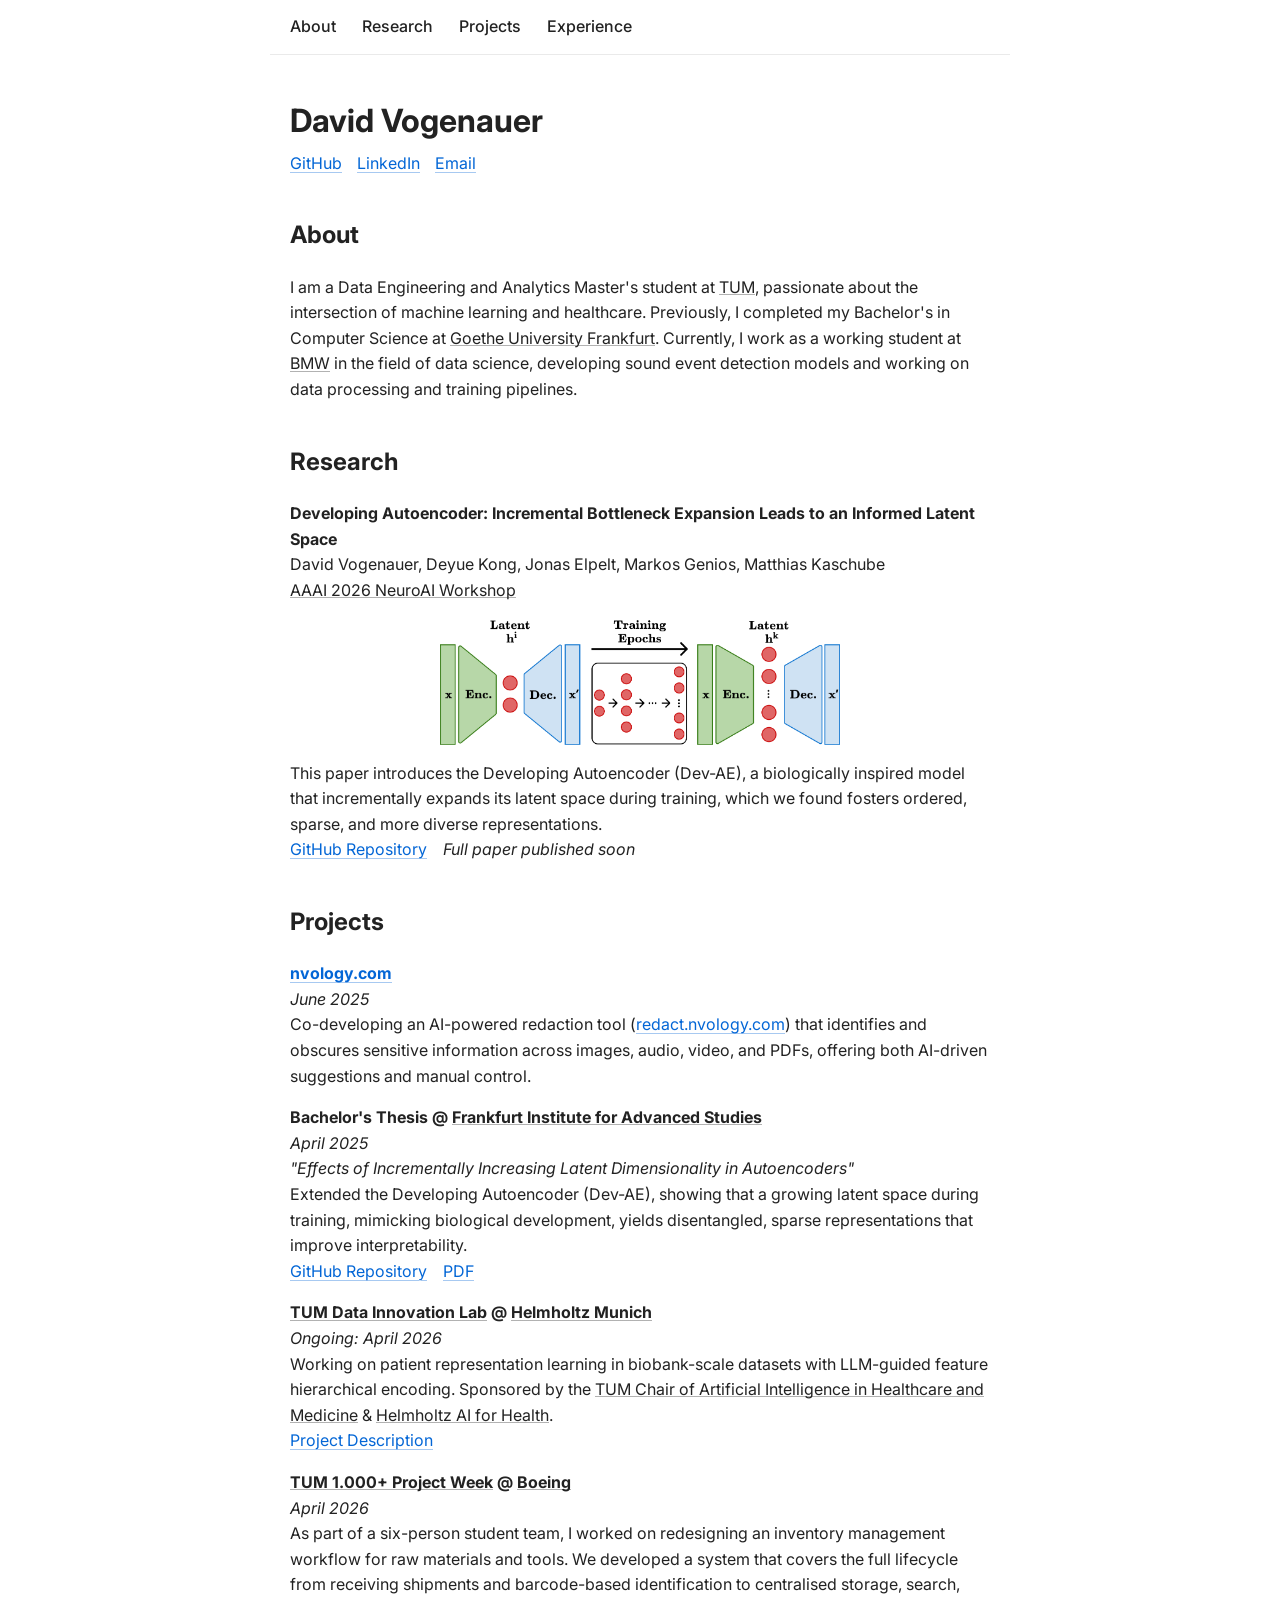
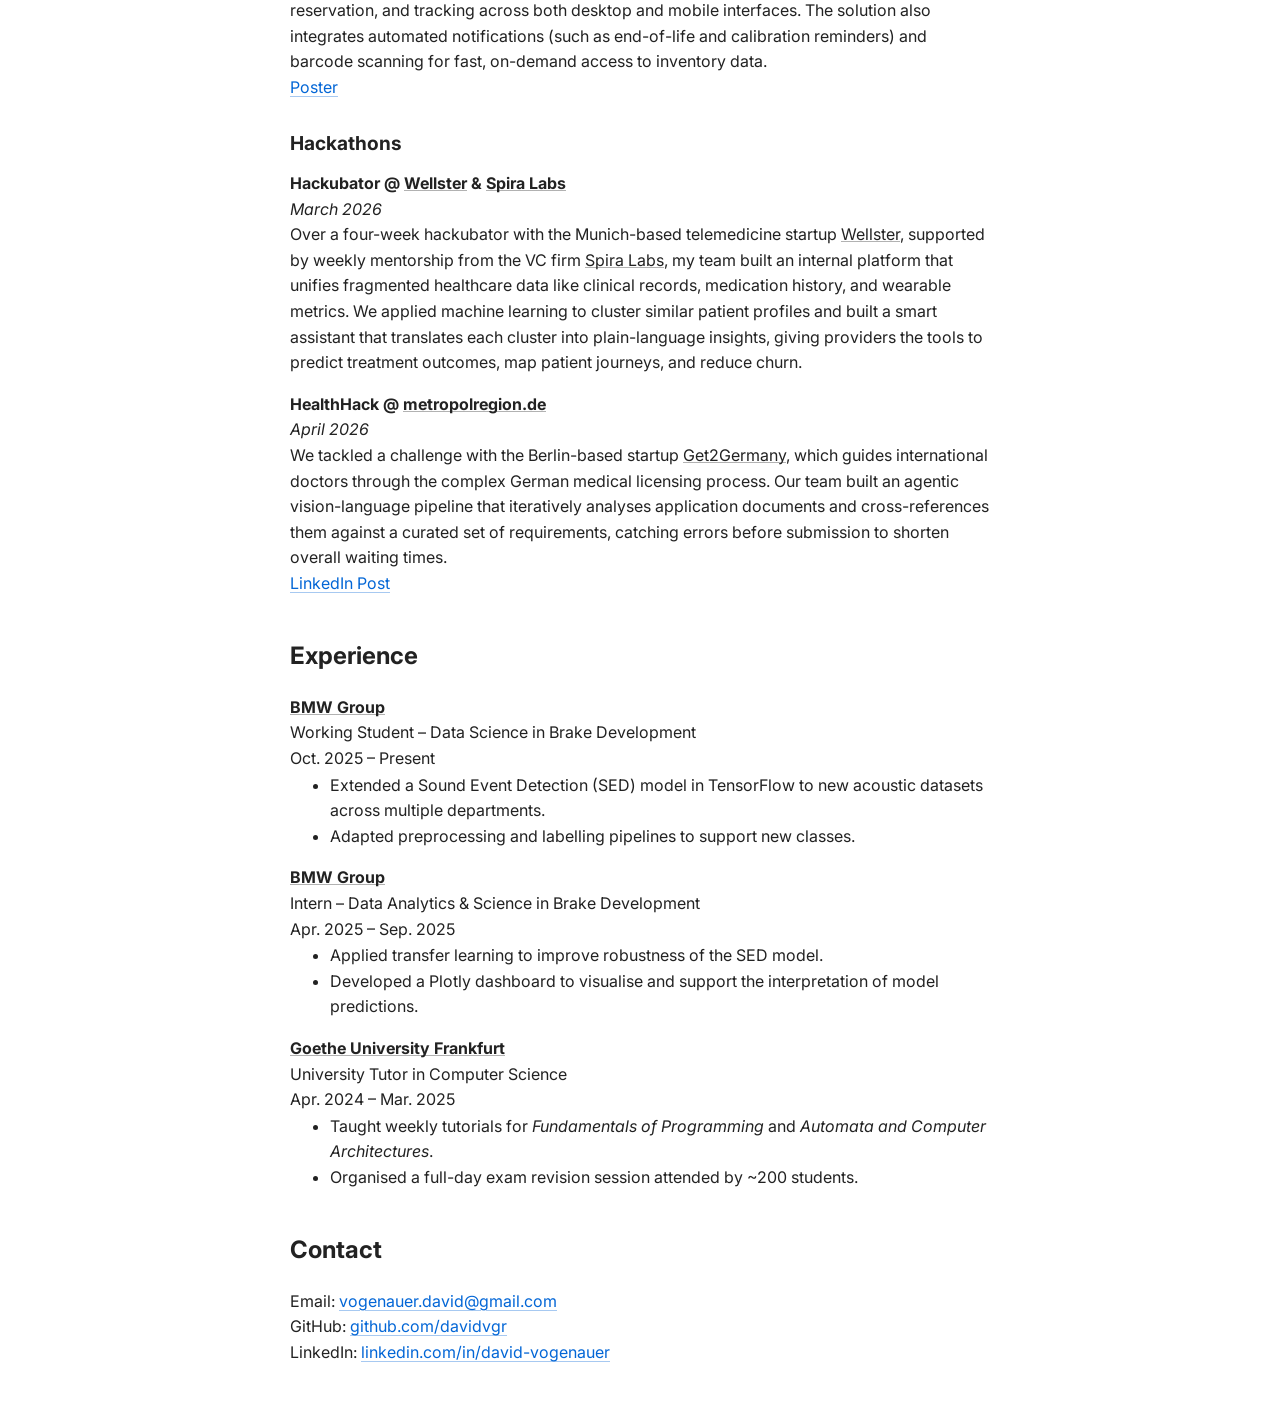
==== commit 7b510b12: "feat: add toolbar" ====
--- a/index.html
+++ b/index.html
@@ -17,6 +17,13 @@
   </head>
 
   <body>
+    <nav class="site-nav" aria-label="Section navigation">
+      <a href="#about">About</a>
+      <a href="#research">Research</a>
+      <a href="#projects">Projects</a>
+      <a href="#experience">Experience</a>
+    </nav>
+
     <h1>David Vogenauer</h1>
 
     <div class="social-links">
@@ -30,7 +37,7 @@
       <a href="mailto:vogenauer.david@gmail.com">Email</a>
     </div>
 
-    <h2>About</h2>
+    <h2 id="about">About</h2>
     <p>
       I am a Data Engineering and Analytics Master's student at
       <a class="org-link" href="https://www.tum.de/en/" target="_blank" rel="noopener noreferrer"
@@ -55,7 +62,7 @@
       processing and training pipelines.
     </p>
 
-    <h2>Research</h2>
+    <h2 id="research">Research</h2>
 
     <p>
       <b
@@ -93,7 +100,7 @@
       </span>
     </p>
 
-    <h2>Projects</h2>
+    <h2 id="projects">Projects</h2>
 
     <h3><a href="https://nvology.com" target="_blank" rel="noopener noreferrer">nvology.com</a></h3>
     <p>
@@ -205,7 +212,7 @@
       </span>
     </p>
 
-    <h2>Hackathons</h2>
+    <h3 class="subsection">Hackathons</h3>
 
     <h3>
       Hackubator @
@@ -279,7 +286,7 @@
       >
     </p>
 
-    <h2>Experience</h2>
+    <h2 id="experience">Experience</h2>
 
     <p>
       <b
--- a/styles.css
+++ b/styles.css
@@ -4,6 +4,10 @@
   --link-underline: rgba(3, 102, 214, 0.35);
   --link-underline-hover: rgba(3, 102, 214, 0.7);
   --link-focus-bg: rgba(3, 102, 214, 0.1);
+}
+
+html {
+  scroll-behavior: smooth;
 }
 
 body {
@@ -13,6 +17,36 @@
   padding: 0 20px;
   line-height: 1.6;
   color: #222;
+}
+
+.site-nav {
+  position: sticky;
+  top: 0;
+  z-index: 10;
+  background: #fff;
+  border-bottom: 1px solid #eaeaea;
+  margin: -60px -20px 40px;
+  padding: 14px 20px;
+}
+
+.site-nav > a {
+  color: #222;
+  text-decoration: none;
+  font-weight: 500;
+  margin-right: 22px;
+}
+
+.site-nav > a:last-child {
+  margin-right: 0;
+}
+
+.site-nav > a:hover,
+.site-nav > a:focus-visible {
+  color: var(--link);
+}
+
+h2[id] {
+  scroll-margin-top: 70px;
 }
 
 h1 {
@@ -31,6 +65,12 @@
 
 h2 + h3 {
   margin-top: 6px;
+}
+
+h3.subsection {
+  font-size: 1.2em;
+  margin-top: 28px;
+  margin-bottom: 4px;
 }
 
 h3 + p {
@@ -114,6 +154,16 @@
   .research-schematic-wrapper {
     max-width: 100%;
   }
+
+  .site-nav {
+    padding: 10px 16px;
+    margin: -60px -20px 30px;
+  }
+
+  .site-nav > a {
+    margin-right: 14px;
+    font-size: 0.95em;
+  }
 }
 
 .research-schematic {
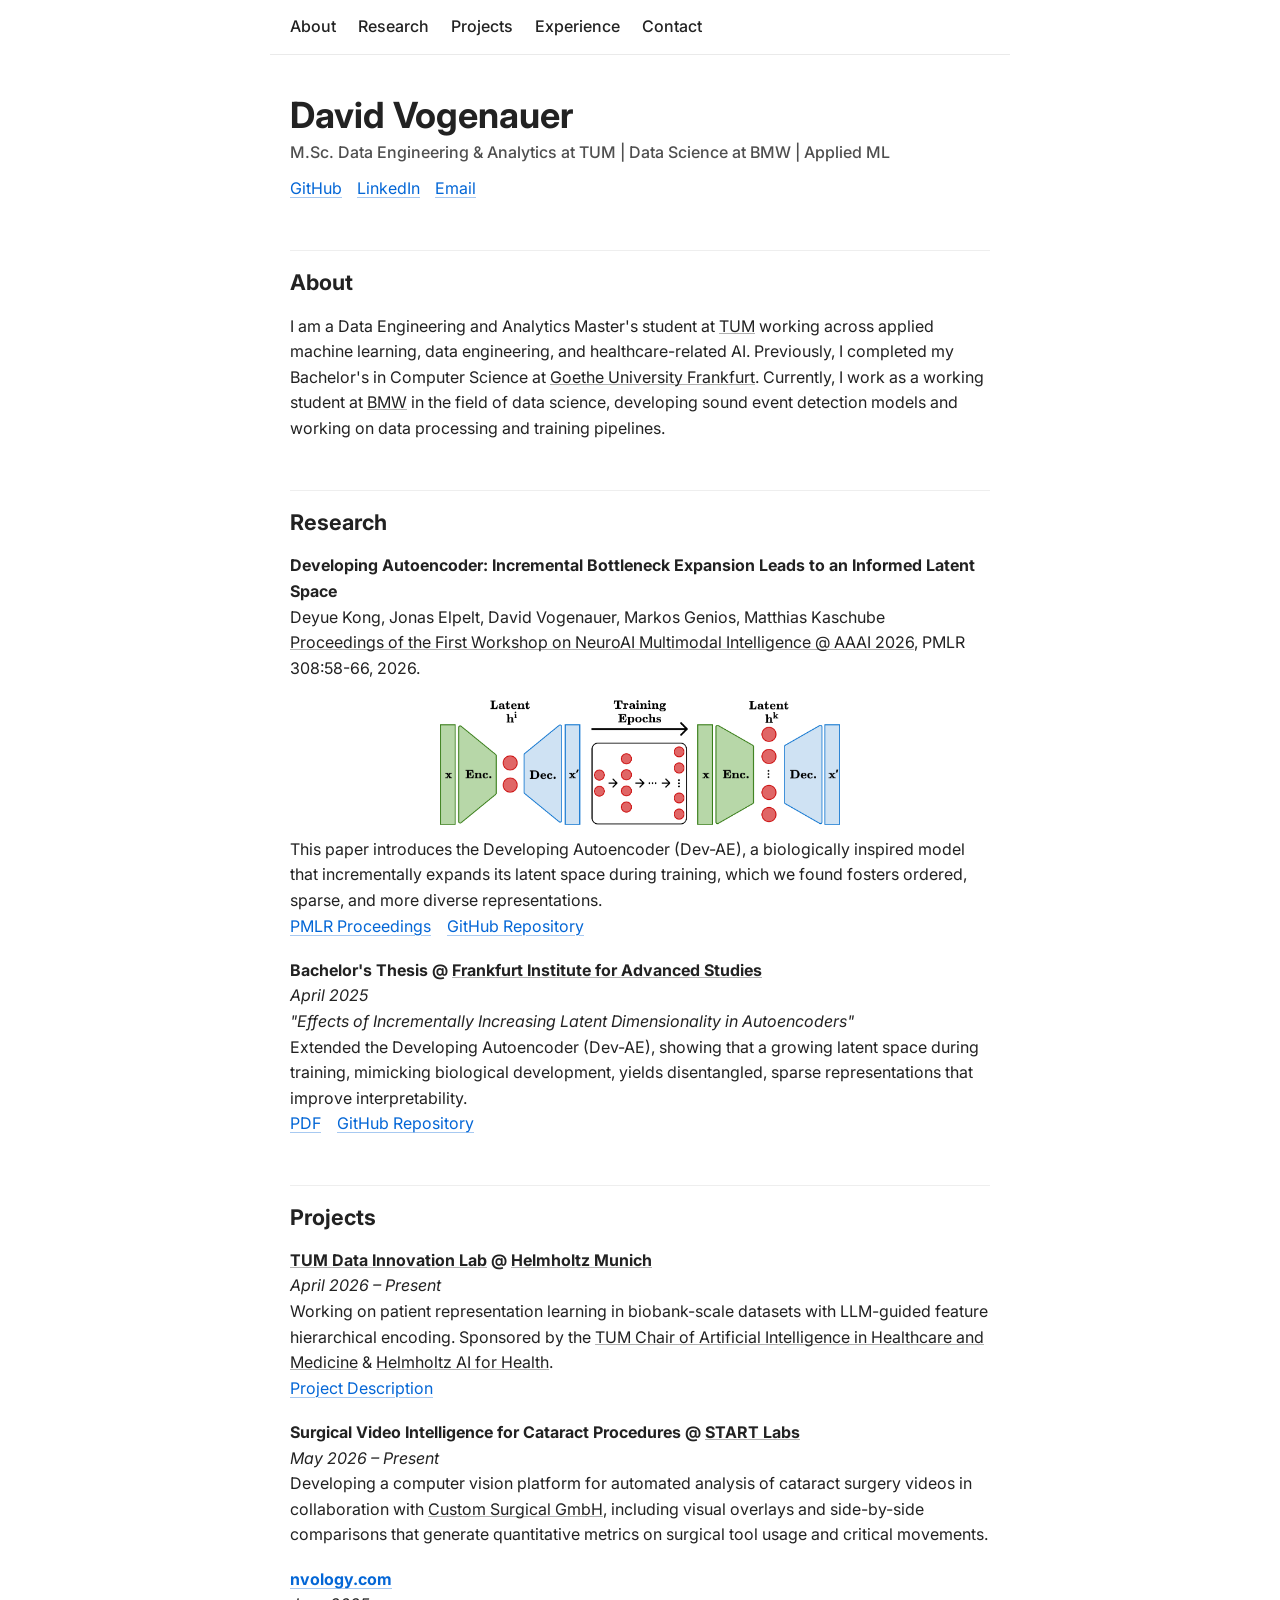
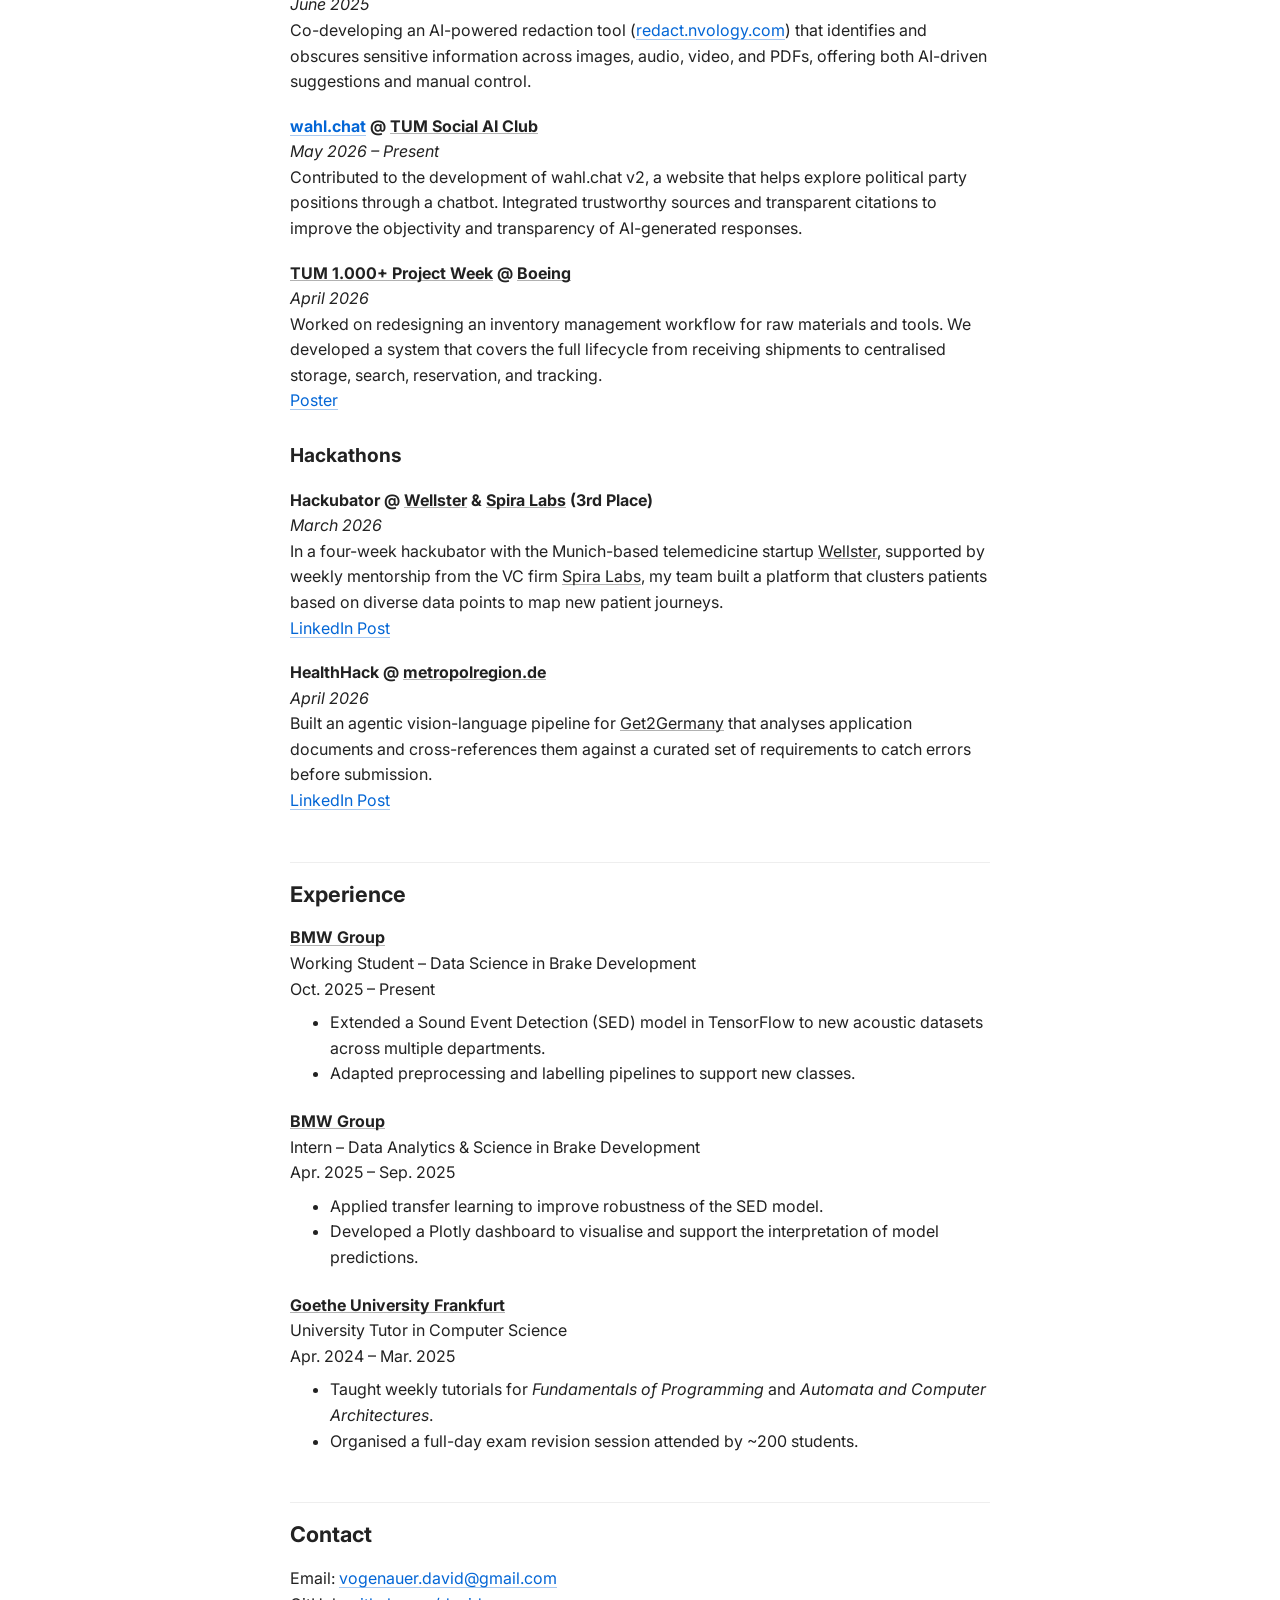
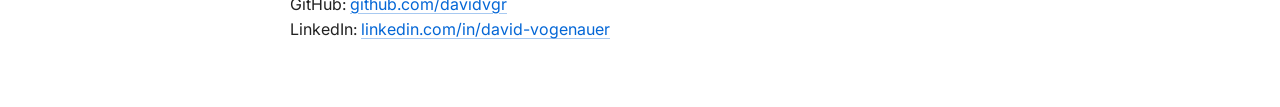
==== commit 6235e292: "chore: update deprecated links" ====
--- a/index.html
+++ b/index.html
@@ -22,9 +22,13 @@
       <a href="#research">Research</a>
       <a href="#projects">Projects</a>
       <a href="#experience">Experience</a>
+      <a href="#contact">Contact</a>
     </nav>
 
     <h1>David Vogenauer</h1>
+    <p class="subtitle">
+      M.Sc. Data Engineering & Analytics at TUM | Data Science at BMW | Applied ML
+    </p>
 
     <div class="social-links">
       <a href="https://github.com/davidvgr" target="_blank" rel="noopener noreferrer">GitHub</a>
@@ -42,8 +46,9 @@
       I am a Data Engineering and Analytics Master's student at
       <a class="org-link" href="https://www.tum.de/en/" target="_blank" rel="noopener noreferrer"
         >TUM</a
-      >, passionate about the intersection of machine learning and healthcare. Previously, I
-      completed my Bachelor's in Computer Science at
+      >
+      working across applied machine learning, data engineering, and healthcare-related AI.
+      Previously, I completed my Bachelor's in Computer Science at
       <a
         class="org-link"
         href="https://www.uni-frankfurt.de/en"
@@ -69,14 +74,14 @@
         >Developing Autoencoder: Incremental Bottleneck Expansion Leads to an Informed Latent
         Space</b
       ><br />
-      David Vogenauer, Deyue Kong, Jonas Elpelt, Markos Genios, Matthias Kaschube<br />
+      Deyue Kong, Jonas Elpelt, David Vogenauer, Markos Genios, Matthias Kaschube<br />
       <a
         class="org-link"
         href="https://neuroai-multimodal-workshop.github.io/"
         target="_blank"
         rel="noopener noreferrer"
-        >AAAI 2026 NeuroAI Workshop</a
-      >
+        >Proceedings of the First Workshop on NeuroAI Multimodal Intelligence @ AAAI 2026</a
+      >, PMLR 308:58-66, 2026.
     </p>
     <figure class="research-schematic-wrapper">
       <img
@@ -90,28 +95,16 @@
       incrementally expands its latent space during training, which we found fosters ordered,
       sparse, and more diverse representations.<br />
       <span class="link-row">
+        <a href="https://proceedings.mlr.press/v308/kong26a.html" target="_blank" rel="noopener noreferrer"
+          >PMLR Proceedings</a
+        >
         <a
           href="https://github.com/davidvgr/developing-autoencoders"
           target="_blank"
           rel="noopener noreferrer"
           >GitHub Repository</a
         >
-        <em>Full paper published soon</em>
       </span>
-    </p>
-
-    <h2 id="projects">Projects</h2>
-
-    <h3><a href="https://nvology.com" target="_blank" rel="noopener noreferrer">nvology.com</a></h3>
-    <p>
-      <em>June 2025</em><br />
-      Co-developing an AI-powered redaction tool (<a
-        href="https://redact.nvology.com"
-        target="_blank"
-        rel="noopener noreferrer"
-        >redact.nvology.com</a
-      >) that identifies and obscures sensitive information across images, audio, video, and PDFs,
-      offering both AI-driven suggestions and manual control.
     </p>
 
     <h3>
@@ -127,18 +120,20 @@
       training, mimicking biological development, yields disentangled, sparse representations that
       improve interpretability.<br />
       <span class="link-row">
+        <a href="files/Vogenauer_Bachelors_Thesis.pdf" target="_blank" rel="noopener noreferrer"
+          >PDF</a
+        >
         <a
           href="https://github.com/davidvgr/understanding-developing-autoencoders"
           target="_blank"
           rel="noopener noreferrer"
           >GitHub Repository</a
         >
-        <a href="files/Vogenauer_Bachelors_Thesis.pdf" target="_blank" rel="noopener noreferrer"
-          >PDF</a
-        >
       </span>
     </p>
 
+    <h2 id="projects">Projects</h2>
+
     <h3>
       <a
         class="org-link"
@@ -147,7 +142,7 @@
         rel="noopener noreferrer"
         >TUM Data Innovation Lab</a
       >
-       @
+      @
       <a
         class="org-link"
         href="https://www.helmholtz-munich.de/en/"
@@ -157,12 +152,12 @@
       >
     </h3>
     <p>
-      <em>Ongoing: April 2026</em><br />
+      <em>April 2026 – Present</em><br />
       Working on patient representation learning in biobank-scale datasets with LLM-guided feature
       hierarchical encoding. Sponsored by the
       <a
         class="org-link"
-        href="https://www.ai-in-healthcare-medicine.med.tum.de/"
+        href="https://kiinformatik.mri.tum.de/en/chair-artificial-intelligence-healthcare-and-medicine"
         target="_blank"
         rel="noopener noreferrer"
         >TUM Chair of Artificial Intelligence in Healthcare and Medicine</a
@@ -181,6 +176,51 @@
         rel="noopener noreferrer"
         >Project Description</a
       >
+    </p>
+
+    <h3>
+      Surgical Video Intelligence for Cataract Procedures @
+      <a class="org-link" href="https://www.startmunich.de/" target="_blank" rel="noopener noreferrer"
+        >START Labs</a
+      >
+    </h3>
+    <p>
+      <em>May 2026 – Present</em><br />
+      Developing a computer vision platform for automated analysis of cataract surgery videos in
+      collaboration with
+      <a class="org-link" href="https://customsurgical.co/" target="_blank" rel="noopener noreferrer"
+        >Custom Surgical GmbH</a
+      >, including visual overlays and side-by-side comparisons that generate quantitative metrics
+      on surgical tool usage and critical movements.
+    </p>
+
+    <h3><a href="https://nvology.com" target="_blank" rel="noopener noreferrer">nvology.com</a></h3>
+    <p>
+      <em>June 2025</em><br />
+      Co-developing an AI-powered redaction tool (<a
+        href="https://redact.nvology.com"
+        target="_blank"
+        rel="noopener noreferrer"
+        >redact.nvology.com</a
+      >) that identifies and obscures sensitive information across images, audio, video, and PDFs,
+      offering both AI-driven suggestions and manual control.
+    </p>
+
+    <h3>
+      <a href="https://wahl.chat" target="_blank" rel="noopener noreferrer">wahl.chat</a> @
+      <a
+        class="org-link"
+        href="https://tum-socialaiclub.de/"
+        target="_blank"
+        rel="noopener noreferrer"
+        >TUM Social AI Club</a
+      >
+    </h3>
+    <p>
+      <em>May 2026 – Present</em><br />
+      Contributed to the development of wahl.chat v2, a website that helps explore political party
+      positions through a chatbot. Integrated trustworthy sources and transparent citations to
+      improve the objectivity and transparency of AI-generated responses.
     </p>
 
     <h3>
@@ -198,12 +238,9 @@
     </h3>
     <p>
       <em>April 2026</em><br />
-      As part of a six-person student team, I worked on redesigning an inventory management workflow
-      for raw materials and tools. We developed a system that covers the full lifecycle from
-      receiving shipments and barcode-based identification to centralised storage, search,
-      reservation, and tracking across both desktop and mobile interfaces. The solution also
-      integrates automated notifications (such as end-of-life and calibration reminders) and barcode
-      scanning for fast, on-demand access to inventory data.
+      Worked on redesigning an inventory management workflow for raw materials and tools. We
+      developed a system that covers the full lifecycle from receiving shipments to centralised
+      storage, search, reservation, and tracking.
       <br />
       <span class="link-row">
         <a href="files/Boeing_Inventory_Management_System_Poster.pdf" target="_blank" rel="noopener noreferrer"
@@ -231,10 +268,11 @@
         rel="noopener noreferrer"
         >Spira Labs</a
       >
+      (3rd Place)
     </h3>
     <p>
       <em>March 2026</em><br />
-      Over a four-week hackubator with the Munich-based telemedicine startup
+      In a four-week hackubator with the Munich-based telemedicine startup
       <a
         class="org-link"
         href="https://www.wellsterhealth.com/"
@@ -248,11 +286,14 @@
         target="_blank"
         rel="noopener noreferrer"
         >Spira Labs</a
-      >, my team built an internal platform that unifies fragmented healthcare data like clinical
-      records, medication history, and wearable metrics. We applied machine learning to cluster
-      similar patient profiles and built a smart assistant that translates each cluster into
-      plain-language insights, giving providers the tools to predict treatment outcomes, map patient
-      journeys, and reduce churn.
+      >, my team built a platform that clusters patients based on diverse data points to map new
+      patient journeys.<br />
+      <a
+        href="https://www.linkedin.com/feed/update/urn:li:activity:7462119597186543616/"
+        target="_blank"
+        rel="noopener noreferrer"
+        >LinkedIn Post</a
+      >
     </p>
 
     <h3>
@@ -267,17 +308,16 @@
     </h3>
     <p>
       <em>April 2026</em><br />
-      We tackled a challenge with the Berlin-based startup
+      Built an agentic vision-language pipeline for
       <a
         class="org-link"
         href="https://get2germany.com/en"
         target="_blank"
         rel="noopener noreferrer"
         >Get2Germany</a
-      >, which guides international doctors through the complex German medical licensing process.
-      Our team built an agentic vision-language pipeline that iteratively analyses application
-      documents and cross-references them against a curated set of requirements, catching errors
-      before submission to shorten overall waiting times.<br />
+      >
+      that analyses application documents and cross-references them against a curated set of
+      requirements to catch errors before submission.<br />
       <a
         href="https://www.linkedin.com/feed/update/urn:li:activity:7451741849167515648/"
         target="_blank"
@@ -351,7 +391,7 @@
       <li>Organised a full-day exam revision session attended by ~200 students.</li>
     </ul>
 
-    <h2>Contact</h2>
+    <h2 id="contact">Contact</h2>
 
     <p>
       Email:
--- a/styles.css
+++ b/styles.css
@@ -13,7 +13,7 @@
 body {
   font-family: 'Inter', sans-serif;
   max-width: 700px;
-  margin: 60px auto;
+  margin: 56px auto 64px;
   padding: 0 20px;
   line-height: 1.6;
   color: #222;
@@ -23,9 +23,12 @@
   position: sticky;
   top: 0;
   z-index: 10;
+  display: flex;
+  flex-wrap: wrap;
+  gap: 8px 22px;
   background: #fff;
   border-bottom: 1px solid #eaeaea;
-  margin: -60px -20px 40px;
+  margin: -56px -20px 40px;
   padding: 14px 20px;
 }
 
@@ -33,11 +36,6 @@
   color: #222;
   text-decoration: none;
   font-weight: 500;
-  margin-right: 22px;
-}
-
-.site-nav > a:last-child {
-  margin-right: 0;
 }
 
 .site-nav > a:hover,
@@ -50,21 +48,35 @@
 }
 
 h1 {
-  margin-bottom: 5px;
+  margin: 0 0 6px;
+  font-size: 2.25rem;
+  line-height: 1.12;
+}
+
+.subtitle {
+  margin: 0 0 12px;
+  color: #4f4f4f;
+  font-weight: 500;
+  line-height: 1.45;
 }
 
 h2 {
-  margin-top: 40px;
+  margin-top: 48px;
+  padding-top: 18px;
+  border-top: 1px solid #eee;
+  font-size: 1.35rem;
+  line-height: 1.25;
 }
 
 h3 {
-  margin: 12px 0 0px;
+  margin: 20px 0 0;
   font-size: 1em;
   font-weight: 700;
+  line-height: 1.4;
 }
 
 h2 + h3 {
-  margin-top: 6px;
+  margin-top: 8px;
 }
 
 h3.subsection {
@@ -74,7 +86,15 @@
 }
 
 h3 + p {
-  margin-top: 0;
+  margin-top: 2px;
+}
+
+p {
+  margin: 10px 0 18px;
+}
+
+ul {
+  margin-bottom: 22px;
 }
 
 a {
@@ -92,7 +112,7 @@
 }
 
 p + ul {
-  margin-top: -15px;
+  margin-top: -10px;
 }
 
 a:hover {
@@ -135,11 +155,14 @@
 
 .social-links {
   display: flex;
+  flex-wrap: wrap;
   gap: 15px;
+  margin-bottom: 34px;
 }
 
 .link-row {
   display: inline-flex;
+  flex-wrap: wrap;
   gap: 1em;
 }
 
@@ -157,12 +180,15 @@
 
   .site-nav {
     padding: 10px 16px;
-    margin: -60px -20px 30px;
+    margin: -56px -20px 30px;
   }
 
   .site-nav > a {
-    margin-right: 14px;
     font-size: 0.95em;
+  }
+
+  h1 {
+    font-size: 2rem;
   }
 }
 
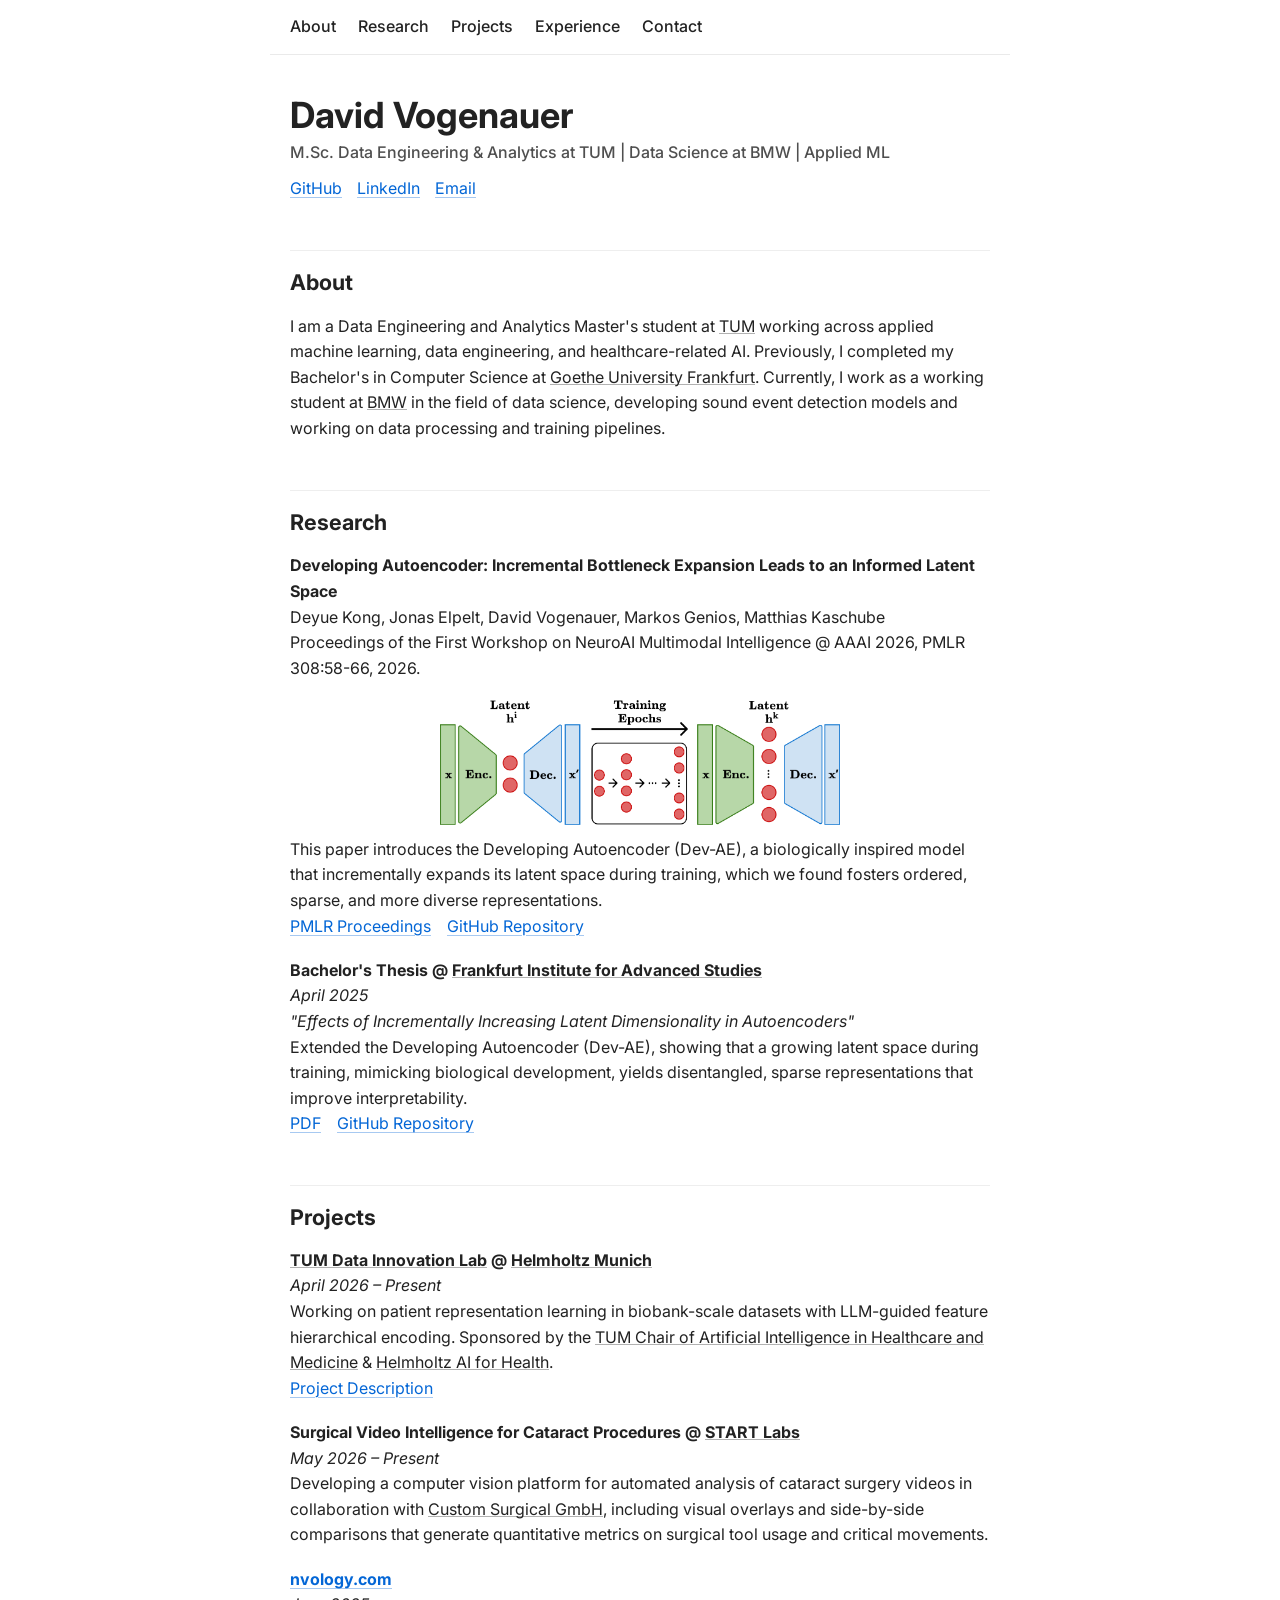
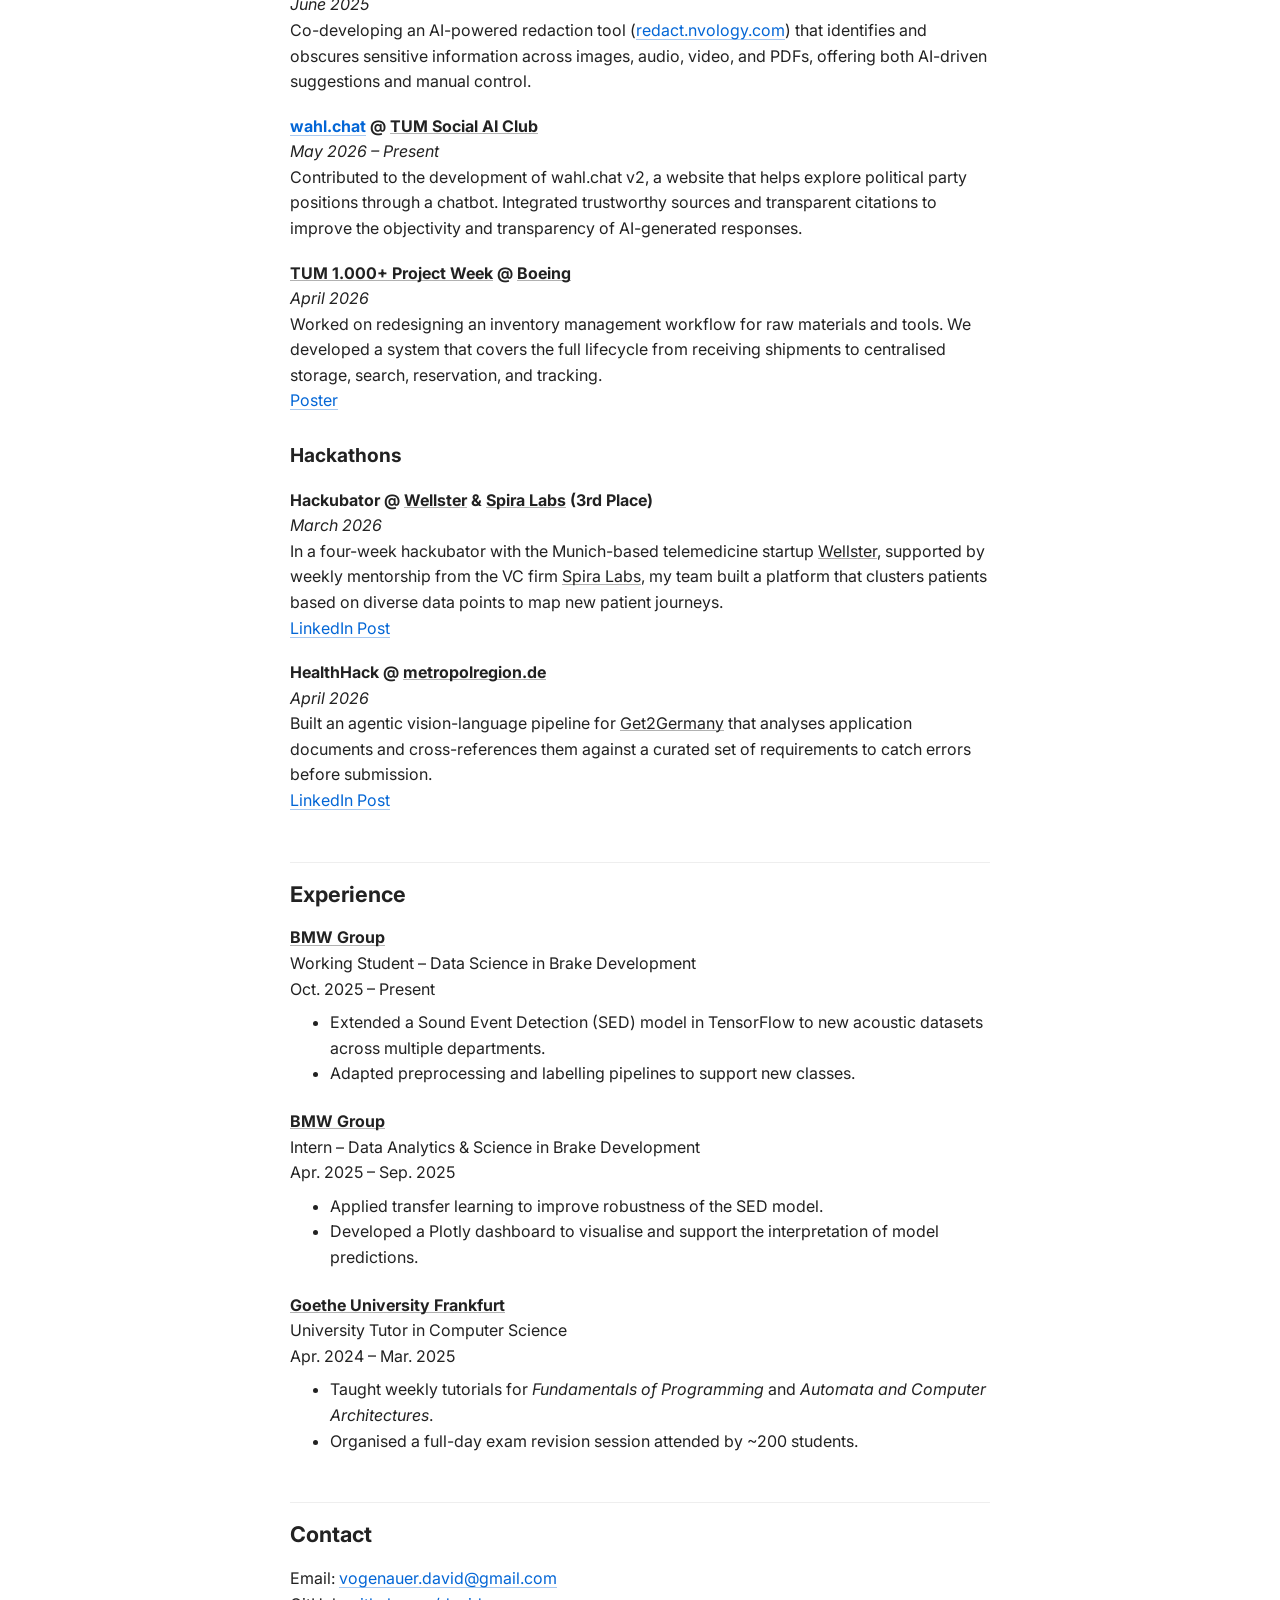
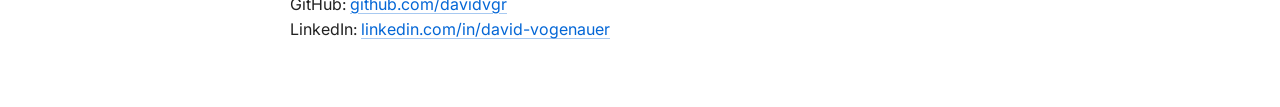
==== commit 88d91d00: "chore: add link to mobile teros version" ====
--- a/index.html
+++ b/index.html
@@ -75,13 +75,7 @@
         Space</b
       ><br />
       Deyue Kong, Jonas Elpelt, David Vogenauer, Markos Genios, Matthias Kaschube<br />
-      <a
-        class="org-link"
-        href="https://neuroai-multimodal-workshop.github.io/"
-        target="_blank"
-        rel="noopener noreferrer"
-        >Proceedings of the First Workshop on NeuroAI Multimodal Intelligence @ AAAI 2026</a
-      >, PMLR 308:58-66, 2026.
+      Proceedings of the First Workshop on NeuroAI Multimodal Intelligence @ AAAI 2026, PMLR 308:58-66, 2026.
     </p>
     <figure class="research-schematic-wrapper">
       <img
--- a/styles.css
+++ b/styles.css
@@ -179,11 +179,20 @@
   }
 
   .site-nav {
+    flex-wrap: nowrap;
+    gap: 18px;
+    overflow-x: auto;
     padding: 10px 16px;
     margin: -56px -20px 30px;
+    scrollbar-width: none;
+  }
+
+  .site-nav::-webkit-scrollbar {
+    display: none;
   }
 
   .site-nav > a {
+    flex: 0 0 auto;
     font-size: 0.95em;
   }
 
